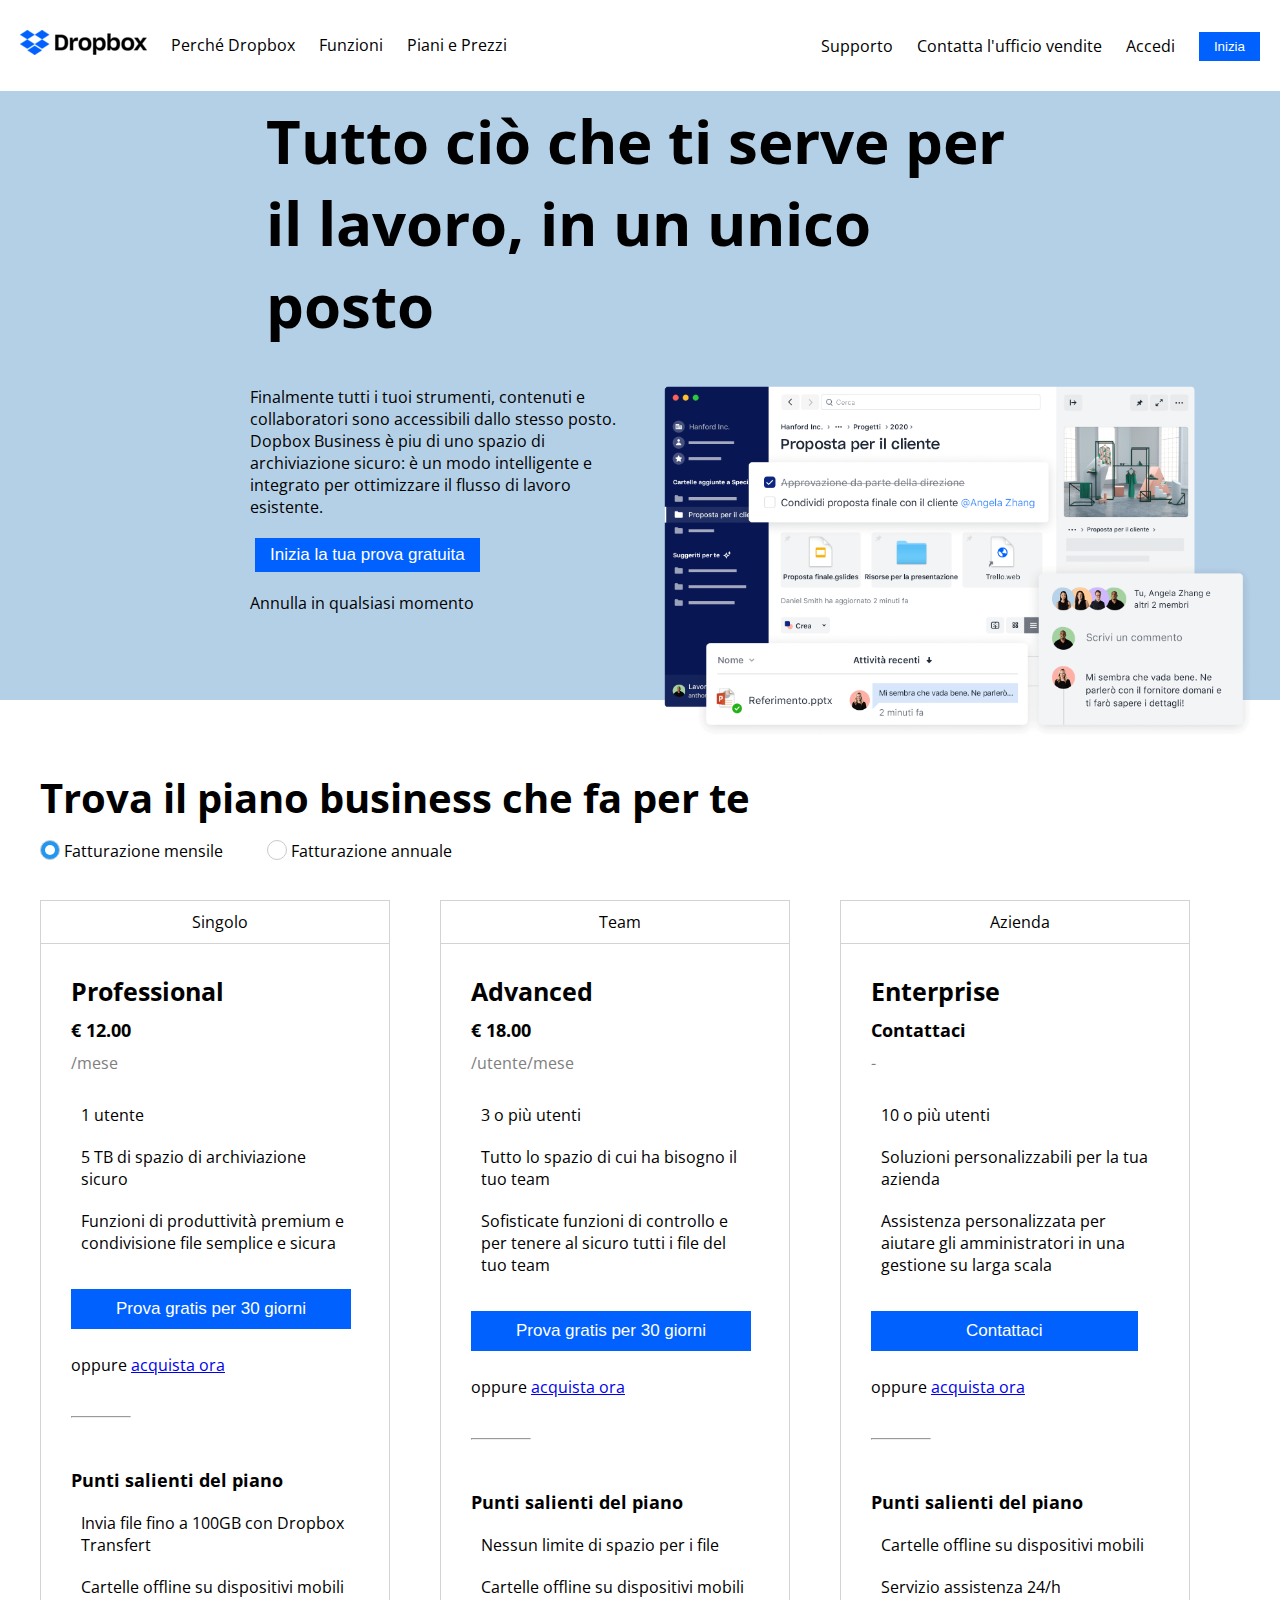
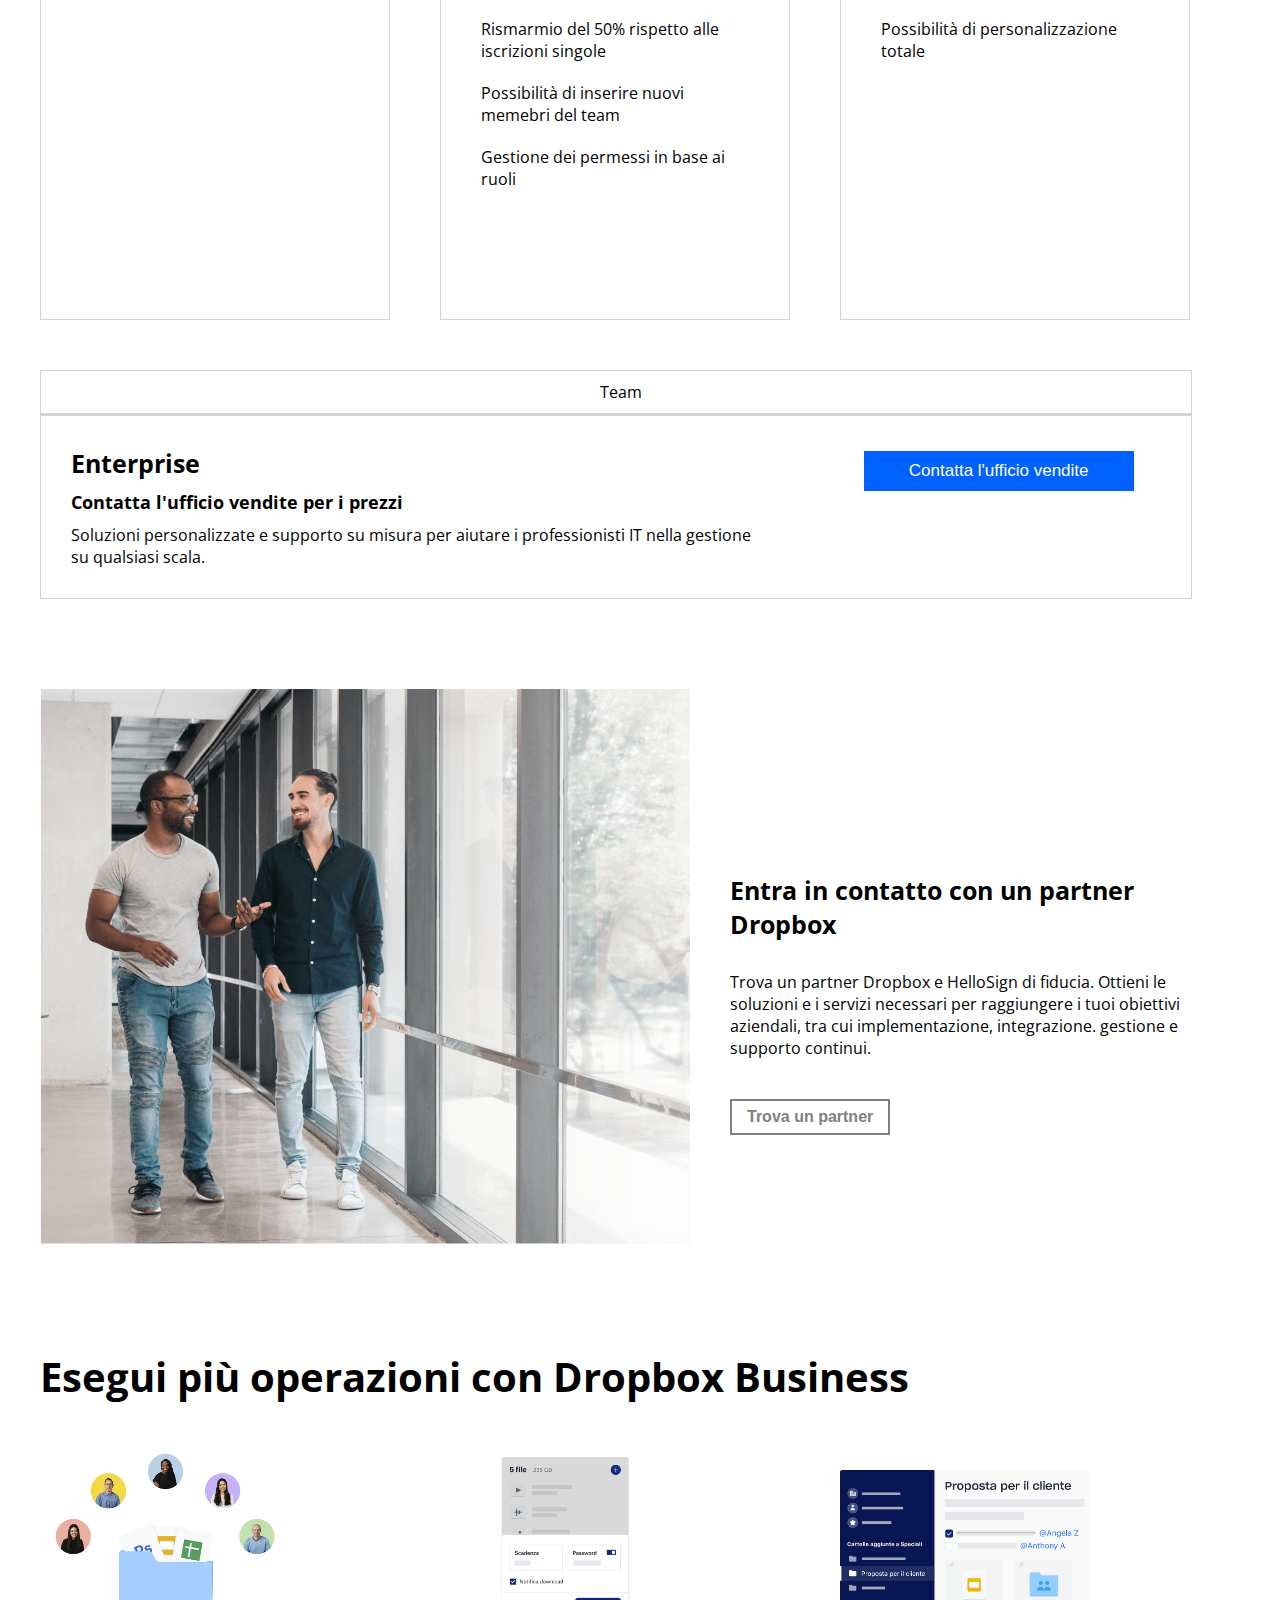
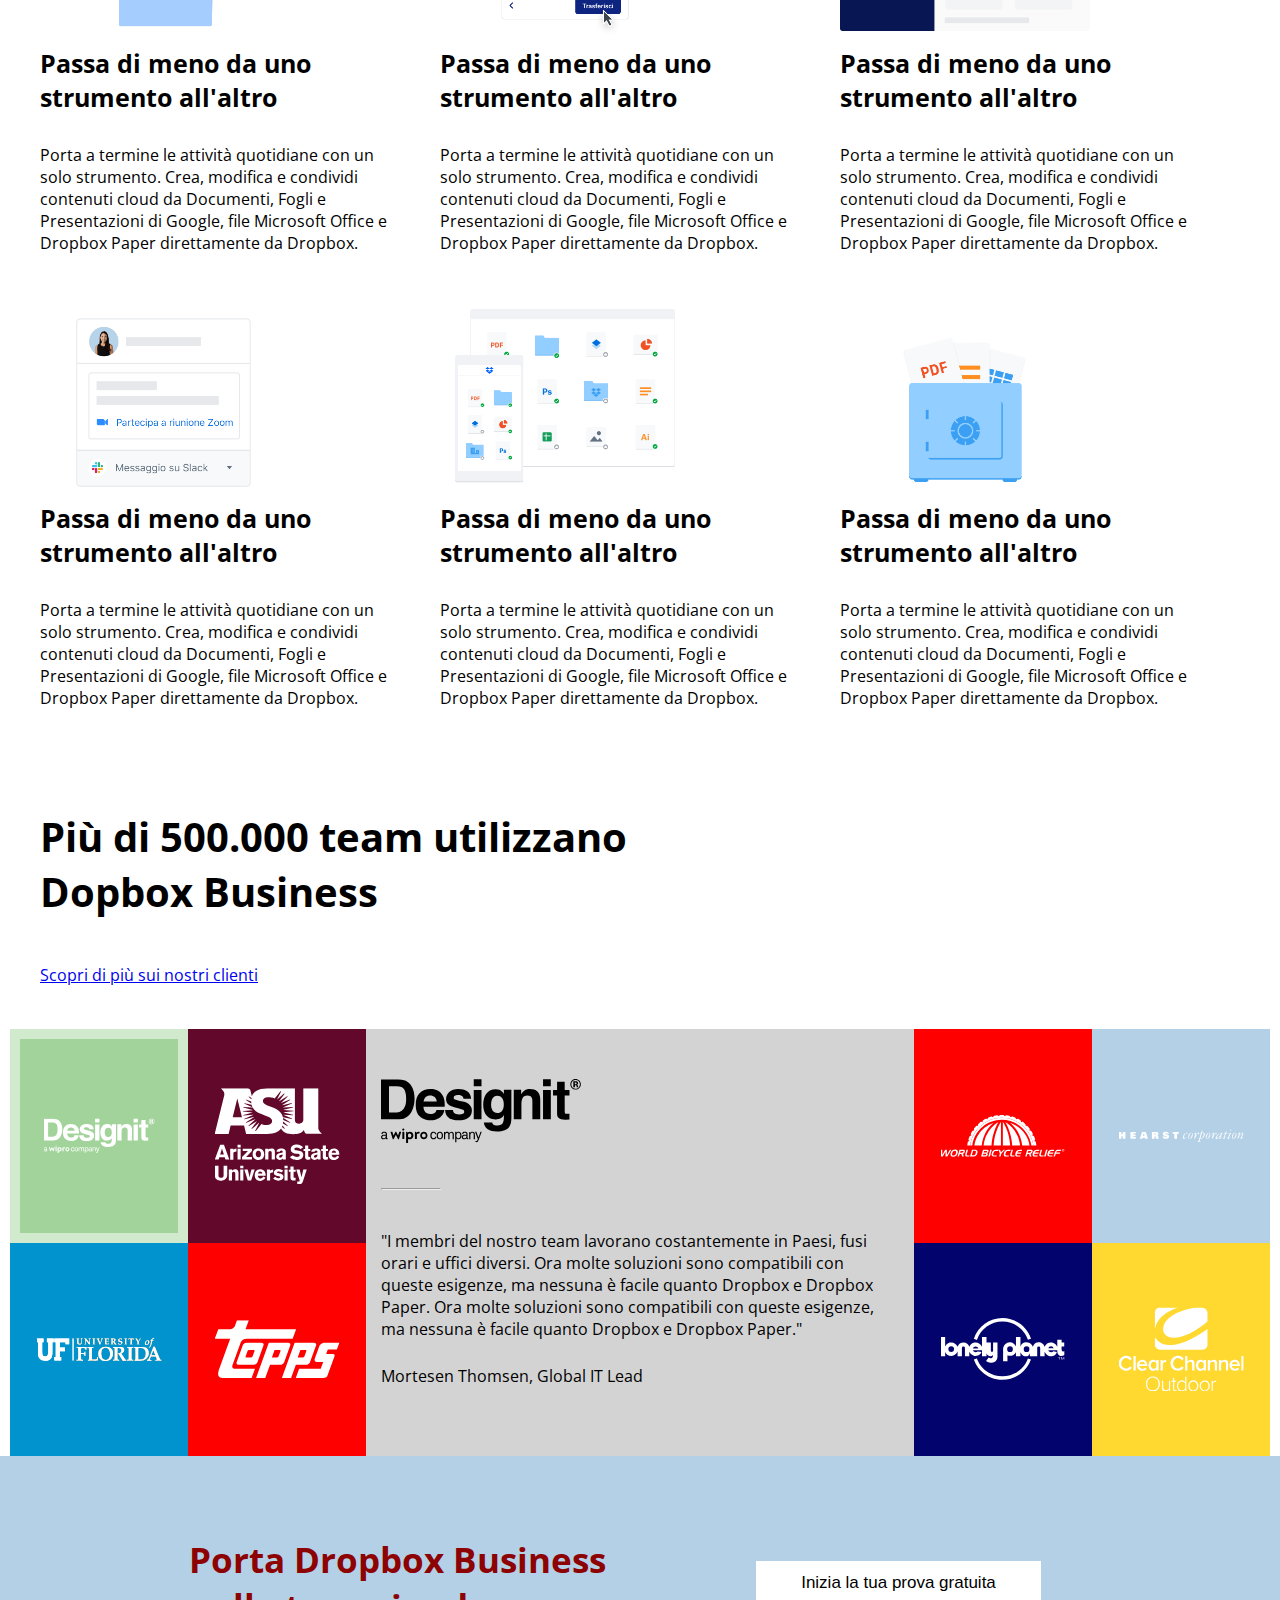
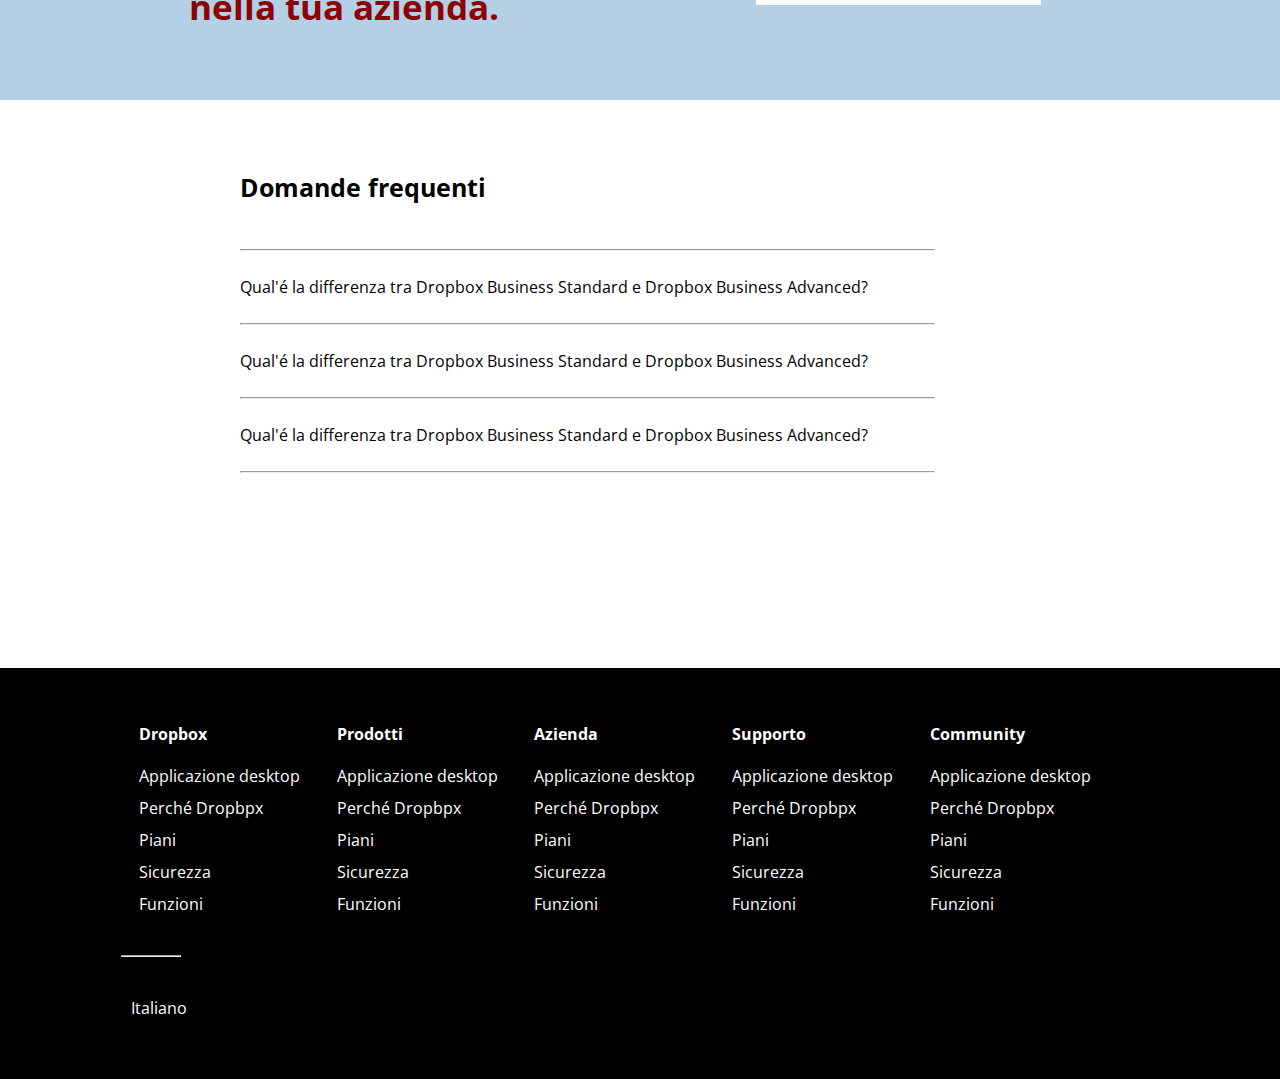
==== bonus/index.html @ fa69ed81 "[BONUS] Create bonus folder" ====
<!DOCTYPE html>
<html lang="en">
<head>
    <meta charset="UTF-8">
    <meta name="viewport" content="width=device-width, initial-scale=1.0">
    <link rel="stylesheet" href="https://cdnjs.cloudflare.com/ajax/libs/font-awesome/6.4.2/css/all.min.css"
        integrity="sha512-z3gLpd7yknf1YoNbCzqRKc4qyor8gaKU1qmn+CShxbuBusANI9QpRohGBreCFkKxLhei6S9CQXFEbbKuqLg0DA=="
        crossorigin="anonymous" referrerpolicy="no-referrer">
    <link rel="preconnect" href="https://fonts.googleapis.com">
    <link rel="preconnect" href="https://fonts.gstatic.com" crossorigin>
    <link href="https://fonts.googleapis.com/css2?family=Open+Sans:wght@500&display=swap" rel="stylesheet">
    <link rel="stylesheet" href="./css/style.css">
    <title>Dropbox</title>
</head>
<body>
    <!-- HEADER -->
   <header>
    <div class="container-fluid">
        <div class="row-fluid">
            <!-- LISTA SINISTRA -->
            <div class="col-list">
                <ul>
                    <li class="li-header"><img src="./img/logo-small.png" alt="dropbox-logo"></li>
                    <li class="li-header">Perché Dropbox</li>
                    <li class="li-header">Funzioni</li>
                    <li class="li-header">Piani e Prezzi</li>
                </ul>
            </div>
            <!-- LISTA DESTRA -->
            <div class="col-list">
                <ul>
                    <li class="li-header">Supporto</li>
                    <li class="li-header">Contatta l'ufficio vendite</li>
                    <li class="li-header">Accedi</li>
                    <li class="li-header"><button>Inizia</button></li>
                </ul>
            </div>
        </div>
    </div>
   </header>

   <!-- MAIN -->
   <main>
    <!-- CONTAINER JUMBOTRON -->
    <div class="container-jumbo">
        <div class="row-jumbo">
            <div class="col-100">
                <div class="content-jumbo-100">
                    <h1>Tutto ciò che ti serve per il lavoro, in un unico posto</h1>
                </div>
            </div>
            <div class="col-50-jumbo">
                <div class="content-jumbo-50">
                    <p>Finalmente tutti i tuoi strumenti, contenuti e collaboratori sono accessibili dallo stesso posto. Dopbox Business è piu di uno spazio di archiviazione sicuro: è un modo intelligente e integrato per ottimizzare il flusso di lavoro esistente.</p>
                    <button class="jumbo-button">Inizia la tua prova gratuita</button>
                    <p>Annulla in qualsiasi momento</p>
                    <i class="fa-solid fa-arrow-down"></i>
                </div>
            </div>
            <div class="col-50-jumbo">
                <div class="content-jumbo-img">
                    <img class="img-jumbo" src="./img/jumbo.png" alt="jumbo">
                </div>
            </div>
        </div>
    </div>

    <!-- CONTAINER CENTRALE -->
    <div class="container-full">
        <div class="row-full">
            <div class="col-100">
                <div class="content-full">
                    <h2>Trova il piano business che fa per te</h2>
                    <label class="checkbox"> <input type="checkbox" checked="checked">
                    <span class="checkmark"></span>Fatturazione mensile</label>
                    <label class="checkbox"> <input type="checkbox">
                    <span class="checkmark"></span>Fatturazione annuale</label>
                </div>
            </div>
            <!-- DIV PRICE - SINGOLO -->
            <div class="col-33">
                <div class="content-33">
                    <div class="content-title">
                        <i class="fa-solid fa-user"></i> <span> Singolo</span>
                    </div>
                    <div class="content-central">
                        <h3>Professional</h3>
                        <h6>&euro; 12.00</h6>
                        <p class="p-gray">/mese</p>
                        <ul>
                            <li class="list-price">
                                <i class="fa-solid fa-user"></i> <span> 1 utente</span>
                            </li>
                            <li class="list-price">
                                <i class="fa-solid fa-folder"></i> <span> 5 TB di spazio di archiviazione sicuro</span>
                            </li>
                            <li class="list-price">
                                <i class="fa-solid fa-share-nodes"></i> <span> Funzioni di produttività premium e condivisione file semplice e
                                    sicura</span>
                            </li>
                        </ul>
                        <button class="button prova-gratis">Prova gratis per 30 giorni</button>
                        <p>oppure <a href="#">acquista ora</a></p>
                        <hr class="small-hr">
                        <h6>Punti salienti del piano</h6>
                        <ul>
                            <li class="list-price">
                                <i class="fa-solid fa-check"></i> <span> Invia file fino a 100GB con Dropbox Transfert</span>
                            </li>
                            <li class="list-price">
                                <i class="fa-solid fa-check"></i> <span> Cartelle offline su dispositivi mobili</span>
                            </li>
                        </ul>
                    </div>
                </div>
            </div>
            <!-- DIV PRICE - TEAM -->
            <div class="col-33">
                <div class="content-33">
                    <div class="content-title">
                        <i class="fa-solid fa-users"></i> <span> Team</span>
                    </div>
                    <div class="content-central">
                        <h3>Advanced</h3>
                        <h6>&euro; 18.00</h6>
                        <p class="p-gray">/utente/mese</p>
                        <ul>
                            <li class="list-price">
                                <i class="fa-solid fa-users"></i> <span> 3 o più utenti</span>
                            </li>
                            <li class="list-price">
                                <i class="fa-solid fa-folder"></i> <span> Tutto lo spazio di cui ha bisogno il tuo team</span>
                            </li>
                            <li class="list-price">
                                <i class="fa-solid fa-share-nodes"></i> <span> Sofisticate funzioni di controllo e per tenere al sicuro tutti i file del tuo team</span>
                            </li>
                        </ul>
                        <button class="button prova-gratis">Prova gratis per 30 giorni</button>
                        <p>oppure <a href="#">acquista ora</a></p>
                        <hr class="small-hr">
                        <h6>Punti salienti del piano</h6>
                        <ul>
                            <li class="list-price">
                                <i class="fa-solid fa-check"></i> <span> Nessun limite di spazio per i file</span>
                            </li>
                            <li class="list-price">
                                <i class="fa-solid fa-check"></i> <span> Cartelle offline su dispositivi mobili</span>
                            </li>
                            <li class="list-price">
                                <i class="fa-solid fa-check"></i> <span> Rismarmio del 50&percnt; rispetto alle iscrizioni singole</span>
                            </li>
                            <li class="list-price">
                                <i class="fa-solid fa-check"></i> <span> Possibilità di inserire nuovi memebri del team</span>
                            </li>
                            <li class="list-price">
                                <i class="fa-solid fa-check"></i> <span> Gestione dei permessi in base ai ruoli</span>
                            </li>
                        </ul>
                    </div>
                </div>
            </div>
            <!-- DIV PRICE - AZIENDA -->
            <div class="col-33">
                <div class="content-33">
                    <div class="content-title">
                        <i class="fa-solid fa-building"></i> <span> Azienda</span>
                    </div>
                    <div class="content-central">
                        <h3>Enterprise</h3>
                        <h6>Contattaci</h6>
                        <p class="p-gray">-</p>
                        <ul>
                            <li class="list-price">
                                <i class="fa-solid fa-user"></i> <span> 10 o più utenti</span>
                            </li>
                            <li class="list-price">
                                <i class="fa-solid fa-folder"></i> <span> Soluzioni personalizzabili per la tua azienda</span>
                            </li>
                            <li class="list-price">
                                <i class="fa-solid fa-share-nodes"></i> <span> Assistenza personalizzata per aiutare gli amministratori in una gestione su larga scala</span>
                            </li>
                        </ul>
                        <button class="button prova-gratis contattaci">Contattaci</button>
                        <p>oppure <a href="#">acquista ora</a></p>
                        <hr class="small-hr">
                        <h6>Punti salienti del piano</h6>
                        <ul>
                            <li class="list-price">
                                <i class="fa-solid fa-check"></i> <span> Cartelle offline su dispositivi mobili</span>
                            </li>
                            <li class="list-price">
                                <i class="fa-solid fa-check"></i> <span> Servizio assistenza 24/h</span>
                            </li>
                            <li class="list-price">
                                <i class="fa-solid fa-check"></i> <span> Possibilità di personalizzazione totale</span>
                            </li>
                        </ul>
                    </div>
                </div>
            </div>
            <!-- DIV ENTERPRISE -->
            <div class="col-100">
                <div class="content-team">
                    <div class="content-title">
                        <i class="fa-solid fa-building"></i> <span> Team</span>
                    </div>
                </div>
                <div class="content-enterprise">
                    <div class="col-65">
                        <div class="content-central">
                            <h3>Enterprise</h3>
                            <h6>Contatta l'ufficio vendite per i prezzi</h6>
                            <p>Soluzioni personalizzate e supporto su misura per aiutare i professionisti IT nella gestione su qualsiasi
                            scala.</p>
                        </div>
                    </div>
                    <div class="col-35">
                        <button class="button prova-gratis ufficio-vendite">Contatta l'ufficio vendite</button>
                    </div>
                </div>
            </div>
            <!-- DIV PARTNER -->
            <div class="col-60">
                <div class="content-50">
                    <img class="img-partner" src="./img/partner.png" alt="partner">
                </div>
            </div>
            <div class="col-40">
                <div class="content-50-central">
                <h3>Entra in contatto con un partner Dropbox</h3>
                <p class="p-partner-operation">Trova un partner Dropbox e HelloSign di fiducia. Ottieni le soluzioni e i servizi necessari per raggiungere i tuoi obiettivi aziendali, tra cui implementazione, integrazione. gestione e supporto continui.</p>
                <button class="button-partner">Trova un partner</button>
                </div>
            </div>
            <!-- DIV OPERATION -->
            <div class="col-100">
                <div class="content-full operation">
                    <h2>Esegui più operazioni con Dropbox Business</h2>
                </div>
            </div> 
                 <!-- OPARTION 1 -->
            <div class="col-33">
                <div class="content-33-operation">
                    <div>
                        <img class="img-operation" src="./img/business-feature-switching-tools.png" alt="busine-feature">
                    </div>
                    <div>
                        <h3>Passa di meno da uno strumento all'altro</h3>
                        <p class="p-partner-operation">Porta a termine le attività quotidiane con un solo strumento. Crea, modifica e condividi contenuti cloud da Documenti, Fogli e Presentazioni di Google, file Microsoft Office e Dropbox Paper direttamente da Dropbox.</p>
                    </div>
                </div>
            </div>
                <!-- OPARTION 2 -->
            <div class="col-33">
                <div class="content-33-operation">
                    <div>
                        <img class="img-operation" src="./img/business-feature-send-files-it.png" alt="send-files">
                    </div>
                    <div>
                        <h3>Passa di meno da uno strumento all'altro</h3>
                        <p class="p-partner-operation">Porta a termine le attività quotidiane con un solo strumento. Crea, modifica e
                            condividi contenuti cloud da Documenti, Fogli e Presentazioni di Google, file Microsoft Office e Dropbox Paper
                            direttamente da Dropbox.</p>
                    </div>
                </div>
            </div>
                <!-- OPARTION 3 -->
            <div class="col-33">
                <div class="content-33-operation">
                    <div>
                        <img class="img-operation" src="./img/business-feature-coordinate-it.png" alt="feature-coordinate">
                    </div>
                    <div>
                        <h3>Passa di meno da uno strumento all'altro</h3>
                        <p class="p-partner-operation">Porta a termine le attività quotidiane con un solo strumento. Crea, modifica e
                            condividi contenuti cloud da Documenti, Fogli e Presentazioni di Google, file Microsoft Office e Dropbox Paper
                            direttamente da Dropbox.</p>
                    </div>
                </div>
            </div>
                <!-- OPARTION 4 -->
            <div class="col-33">
                <div class="content-33-operation">
                    <div>
                        <img class="img-operation" src="./img/business-feature-integrations-it.png" alt="integrations">
                    </div>
                    <div>
                        <h3>Passa di meno da uno strumento all'altro</h3>
                        <p class="p-partner-operation">Porta a termine le attività quotidiane con un solo strumento. Crea, modifica e
                            condividi contenuti cloud da Documenti, Fogli e Presentazioni di Google, file Microsoft Office e Dropbox Paper
                            direttamente da Dropbox.</p>
                    </div>
                </div>
            </div>
                <!-- OPARTION 5 -->
            <div class="col-33">
                <div class="content-33-operation">
                    <div>
                        <img class="img-operation" src="./img/business-feature-multi-device.png" alt="multi-device">
                    </div>
                    <div>
                        <h3>Passa di meno da uno strumento all'altro</h3>
                        <p class="p-partner-operation">Porta a termine le attività quotidiane con un solo strumento. Crea, modifica e
                            condividi contenuti cloud da Documenti, Fogli e Presentazioni di Google, file Microsoft Office e Dropbox Paper
                            direttamente da Dropbox.</p>
                    </div>
                </div>
            </div>
                <!-- OPARTION 6 -->
            <div class="col-33">
                <div class="content-33-operation">
                    <div>
                        <img class="img-operation" src="./img/business-feature-security.png" alt="security">
                    </div>
                    <div>
                        <h3>Passa di meno da uno strumento all'altro</h3>
                        <p class="p-partner-operation">Porta a termine le attività quotidiane con un solo strumento. Crea, modifica e
                            condividi contenuti cloud da Documenti, Fogli e Presentazioni di Google, file Microsoft Office e Dropbox Paper
                            direttamente da Dropbox.</p>
                    </div>
                </div>
            </div>
            <div class="col-100">
                <div class="content-full operation">
                    <h2 class="title-team">Più di 500.000 team utilizzano <br> Dopbox Business</h2>
                    <a href="#">Scopri di più sui nostri clienti</a>
                </div>
            </div>
        </div>
    </div>

    <!-- CONTAINER LOGHI -->
    <div class="container-fluid">
        <div class="row-fluid row-loghi">
            <div class="col-33">
                <div class="content-squares">
                    <div class="square green">
                        <img class="img-sponsor" src="./img/designit.svg" alt="designit">
                    </div>
                    <div class="square black-red">
                        <img class="img-sponsor" src="./img/arizona_state_university.svg" alt="asu">
                    </div>
                    <div class="square light-blue">
                        <img class="img-sponsor" src="./img/university_of_florida.svg" alt="florida">
                    </div>
                    <div class="square red">
                        <img class="img-sponsor" src="./img/topps.svg" alt="topps">
                    </div>
                </div>
            </div>
            <div class="col-33 square-33">
                <div class="content-squares">
                    <div>
                        <img class="img-designit" src="./img/designit.svg" alt="designit">
                    </div>
                    <div>
                        <hr class="small-hr">
                        <p>"I membri del nostro team lavorano costantemente in Paesi, fusi orari e uffici diversi. Ora molte soluzioni sono
                            compatibili con queste esigenze, ma nessuna è facile quanto Dropbox e Dropbox Paper. Ora molte soluzioni sono
                            compatibili con queste esigenze, ma nessuna è facile quanto Dropbox e Dropbox Paper."</p>
                        <p class="p-mortesen">Mortesen Thomsen, Global IT Lead</p>
                    </div>
                </div>
            </div>
            <div class="col-33">
                <div class="content-squares">
                    <div class="square red">
                        <img class="img-sponsor" src="./img/world_bicycle_relief.svg" alt="bicycle">
                    </div>
                    <div class="square celeste">
                        <img class="img-sponsor" src="./img/hearst_corp.svg" alt="hearts">
                    </div>
                    <div class="square blu">
                        <img class="img-sponsor" src="./img/lonely_planet.svg" alt="lonely">
                    </div>
                    <div class="square yellow">
                        <img class="img-sponsor" src="./img/clear_channel.svg" alt="clear">
                    </div>
                </div>
            </div>
        </div>
    </div>    
    <!-- DIV PROVA GRATUITA -->
    <div class="container-jumbo">
            <div class="row-jumbo row-prova-gratuita">
                <div class="col-100-prova-gratuita">
                    <div class="content-prova-gratuita">
                        <h3 class="h3-red">Porta Dropbox Business <br>nella tua azienda.</h3>
                        <button class="prova-gratis prova-gratuita">Inizia la tua prova gratuita</button>
                    </div>
                </div>
            </div>
    </div>
    <!-- DIV DOMANDE FREQUENTI -->
    <div class="container-full">
        <div class="row-full">
            <div class="col-100">
                <div class="content-question">
                    <h3 class="h3-question">Domande frequenti</h3>
                    <hr class="hr-medium">
                    <p>Qual'é la differenza tra Dropbox Business Standard e Dropbox Business Advanced? <i class="fa-solid fa-angle-down"></i></p>
                    <hr class="hr-medium">
                    <p>Qual'é la differenza tra Dropbox Business Standard e Dropbox Business Advanced? <i class="fa-solid fa-angle-down"></i></p>
                    <hr class="hr-medium">
                    <p>Qual'é la differenza tra Dropbox Business Standard e Dropbox Business Advanced? <i class="fa-solid fa-angle-down"></i></p>
                    <hr class="hr-medium">
                </div>
            </div>
        </div>
    </div>        
   </main>

   <!-- FOOTER -->
   <footer>
    <div class="container-jumbo container-footer">
        <div class="row-jumbo row-footer">
            <!-- FOOTER LISTA -->
            <div class="col-100">
                <div class="content-footer">
                    <div>
                        <h4>Dropbox</h4>
                        <ul>
                            <li>Applicazione desktop</li>
                            <li class="li-footer">Perché Dropbpx</li>
                            <li class="li-footer">Piani</li>
                            <li class="li-footer">Sicurezza</li>
                            <li class="li-footer">Funzioni</li>
                        </ul>
                    </div>
                    <div>
                        <h4>Prodotti</h4>
                        <ul>
                            <li>Applicazione desktop</li>
                            <li class="li-footer">Perché Dropbpx</li>
                            <li class="li-footer">Piani</li>
                            <li class="li-footer">Sicurezza</li>
                            <li class="li-footer">Funzioni</li>
                        </ul>
                    </div>
                    <div>
                        <h4>Azienda</h4>
                        <ul>
                            <li>Applicazione desktop</li>
                            <li class="li-footer">Perché Dropbpx</li>
                            <li class="li-footer">Piani</li>
                            <li class="li-footer">Sicurezza</li>
                            <li class="li-footer">Funzioni</li>
                        </ul>
                    </div>
                    <div>
                        <h4>Supporto</h4>
                        <ul>
                            <li>Applicazione desktop</li>
                            <li class="li-footer">Perché Dropbpx</li>
                            <li class="li-footer">Piani</li>
                            <li class="li-footer">Sicurezza</li>
                            <li class="li-footer">Funzioni</li>
                        </ul>
                    </div>
                    <div>
                        <h4>Community</h4>
                        <ul>
                            <li>Applicazione desktop</li>
                            <li class="li-footer">Perché Dropbpx</li>
                            <li class="li-footer">Piani</li>
                            <li class="li-footer">Sicurezza</li>
                            <li class="li-footer">Funzioni</li>
                        </ul>
                    </div>
                </div>
                <hr class="small-hr">
            </div>
            <!-- FOOTER "ITALIANO" -->
            <div class="col-100">
                <i class="fa-solid fa-earth-americas"></i><span>Italiano</span><i class="fa-solid fa-caret-up"></i>
            </div>
        </div>
    </div>
   </footer>
</body>
</html>
---- bonus/css/style.css ----
* {
    margin: 0;
    padding: 0;
    box-sizing: border-box;
}

body{
    font-family: 'Open Sans', sans-serif;
}

/* COMMON */
.container-fluid {
    margin: 0 10px;
    width: calc(100% - 20px);
}

.row-fluid {
    width: 100%;
    display: flex;
    justify-content: space-between;
    padding: 20px 0;
}

/* HEADER */
header {
    background-color: white;
    gap: 20px 20px;
    position: fixed;
    width: 100%;
    z-index: 1;
}

ul{
    list-style: none;
}

.li-header{
    display: inline-block;
    vertical-align: middle;
    padding: 10px;
}

button{
    background-color: rgb(0, 97, 255);
    color: white;
    padding: 7px 15px 7px 15px;
    border: none;
    margin-top: 2px;
}

/* MAIN */
main{
    padding-top: 90px;
}

/* CONTAINER JUMBOTRON */
.container-jumbo{
    max-width: 100%;
    background-color: rgb(180, 208, 231);
}

.row-jumbo {
    width: 100%;
    display: flex;
    justify-content: center;
    flex-wrap: wrap;
    padding: 10px 250px 0 250px;
}

.content-jumbo-100{
    font-size: 30px;
    font-weight: 900;
}

.content-jumbo-50{
    margin-top: 40px;
}

.jumbo-button{
    margin: 20px 5px 20px 5px;
    font-size: 17px;
}

.col-100{
    width: 96%;
}

.col-50-jumbo{
    width: 50%;
}

.img-jumbo{
    width: 620px;
    position: relative;
    top: 40px;
}

.fa-arrow-down{
    font-size: 40px;
    font-weight: 900;
    margin-top: 40px;
}

/* CONTAINER CENTRALE */
.container-full{
    max-width: 1200px;
    margin: 0 auto;
}

.row-full {
    width: 100%;
    display: flex;
    height: 80%;
    flex-wrap: wrap;
    padding: 20px 0 80px 0px;
    gap: 0 50px;
    align-items: center;
}

h2{
    font-size: 40px;
    padding-bottom: 15px;
}

.checkbox input {
    height: 0;
    width: 0;
}

.checkbox {
    position: relative;
    user-select: none;
    padding: 0 40px 0 20px;
}

.checkmark {
    position: absolute;
    top: 0;
    left: 0;
    height: 20px;
    width: 20px;
    border: 1px solid #c9c9c9;
    border-radius: 50%;
}

.checkbox input:checked~.checkmark {
    background-color: #2196F3;
}

.checkmark:after {
    content: "";
    position: absolute;
    top: 22%;
    left: 0;
    right: 0;
    width: 10px;
    height: 10px;
    margin: 0 auto;
    border-radius: 50%;
    background: white;
}

/* DIV PRICE */
.col-33{
    width: calc(100% / 3 - 50px);
    margin-top: 40px;
}

.content-full{
    height: 100px;
    padding: 50px 0 10px 0;
}

.content-33{
    border: 1px solid lightgray;
    min-height: 1020px;
    margin-top: 40px;
}

.content-title{
    padding: 10px;
    text-align: center;
    border-bottom: 1px solid lightgray;
}

.content-central{
    padding: 30px;
}

h3{
    font-size: 25px;
}

h6{
    font-size: 18px;
    padding: 10px 0 10px 0;
}

.p-gray{
    color: gray;
    padding-bottom: 20px;
}

.list-price{
    display: flex;
    align-items: baseline;
    padding: 10px 10px 10px 0;
}

span{
    padding-left: 10px;
}

.prova-gratis{
    padding: 10px 45px 10px 45px;
    font-size: 17px;
    margin: 25px 0 25px 0;
}

.contattaci{
    padding: 10px 95px 10px 95px;
}

.small-hr {
    color: rgb(237, 235, 235);
    width: 60px;
    margin: 40px 0 40px 0;
}

.fa-check{
    color:rgb(0, 97, 255);
    padding-top: 15px;
    font-weight: 900;
}

/* DIV ENTERPRICE */
.content-enterprise{
    border: 1px solid lightgray;
    margin: 0 0 90px 0;
    display: flex;
}

.content-team{
    margin-top: 50px;
    border: 1px solid lightgray;
}

.col-65{
    width: calc(100% - 35%);
}

.col-35{
    width: calc(100% - 70%);
    text-align: end;
    padding-top: 10px;
}

/* DIV PARTNER */
.col-60{
    width: calc(50% - 40px);
}

.col-40{
    width: calc(50% - 60px);
}

.img-partner{
    width: 650px;
}

.content-50-central{
   padding: 70px 0 0 80px;
}

.p-partner-operation{
    padding-top: 30px;
}

.button-partner{
    margin-top: 40px;
    background-color: white;
    color: gray;
    border: 2px solid gray;
    font-size: 16px;
    font-weight: 600;
}

/* DIV OPERATION */

.operation{
    padding: 100px 0 50px 0;
}

.img-operation{
    width: 250px;
}

.title-team{
    padding-bottom: 45px;
}

/* CONTAINER LOGHI */
.content-squares{
    width: 100%;
    display: flex;
    flex-wrap: wrap;
    margin-top: 50px;
}

.row-loghi{
    padding: 0;
}

.square-33{
    background-color: lightgray;
    margin-top: 90px;
    width: calc(100% - 55%);
    padding: 0 15px 0 15px;
}

.square{
    width: 50%;
    height: calc(100vw / 6);
    position: relative;
}

.img-designit{
    width: 200px;
}

.img-sponsor{
    width: 70%;
    position: absolute;
    top: 50%;
    left: 50%;
    transform: translate(-50%, -50%);
    filter: invert(100%);
}

.green{
    background-color: rgb(162, 211, 155);
    border: 10px solid rgb(209, 233, 205);
}

.black-red {
    background-color: rgb(97, 8, 43);
}

.light-blue {
    background-color: rgb(0, 147, 206);
}

.red {
    background-color: red;
}

.celeste {
    background-color: rgb(180, 208, 231);
}

.blu {
    background-color: rgb(3, 3, 109);
}

.yellow {
    background-color: rgb(255, 216, 48);
}

.p-mortesen{
    padding-top: 25px;
}

/* DIV PROVA GRATUITA */
.col-100-prova-gratuita{
    padding: 70px 0 70px 0;
}

.row-prova-gratuita{
    padding: 10px 150px 0 100px;
}

.h3-red{
    color: rgb(141, 2, 2);
    font-size: 35px;
}

.prova-gratuita{
    background-color: white;
    color: black;
    margin-left: 150px;
}

.content-prova-gratuita{
    display: flex;
    justify-content: space-between;
}

/* DIV DOMANDE FREQUENTI */
.h3-question{
    padding-bottom: 20px;
}

.hr-medium{
    width: 73%;
    margin: 25px 0 25px 0;
}

.content-question{
    padding: 50px 0 50px 200px;
}

.fa-angle-down{
    padding-left: 50px;
}

/* FOOTER */
.container-footer{
    background-color: black;
}

footer{
    color: white;
    background-color: black;
    padding: 40px 0 60px 0;
    margin-top: 40px;
    width: 100%;
}

.row-footer{
    padding: 10px 150px 0 100px;
}

.content-footer{
    display: flex;
    justify-content: space-around;
}

h4{
    padding: 5px 0 20px 0;
}

.li-footer{
    padding-top: 10px;
}

.fa-caret-up{
    padding-left: 7px;
    text-align: center;
}
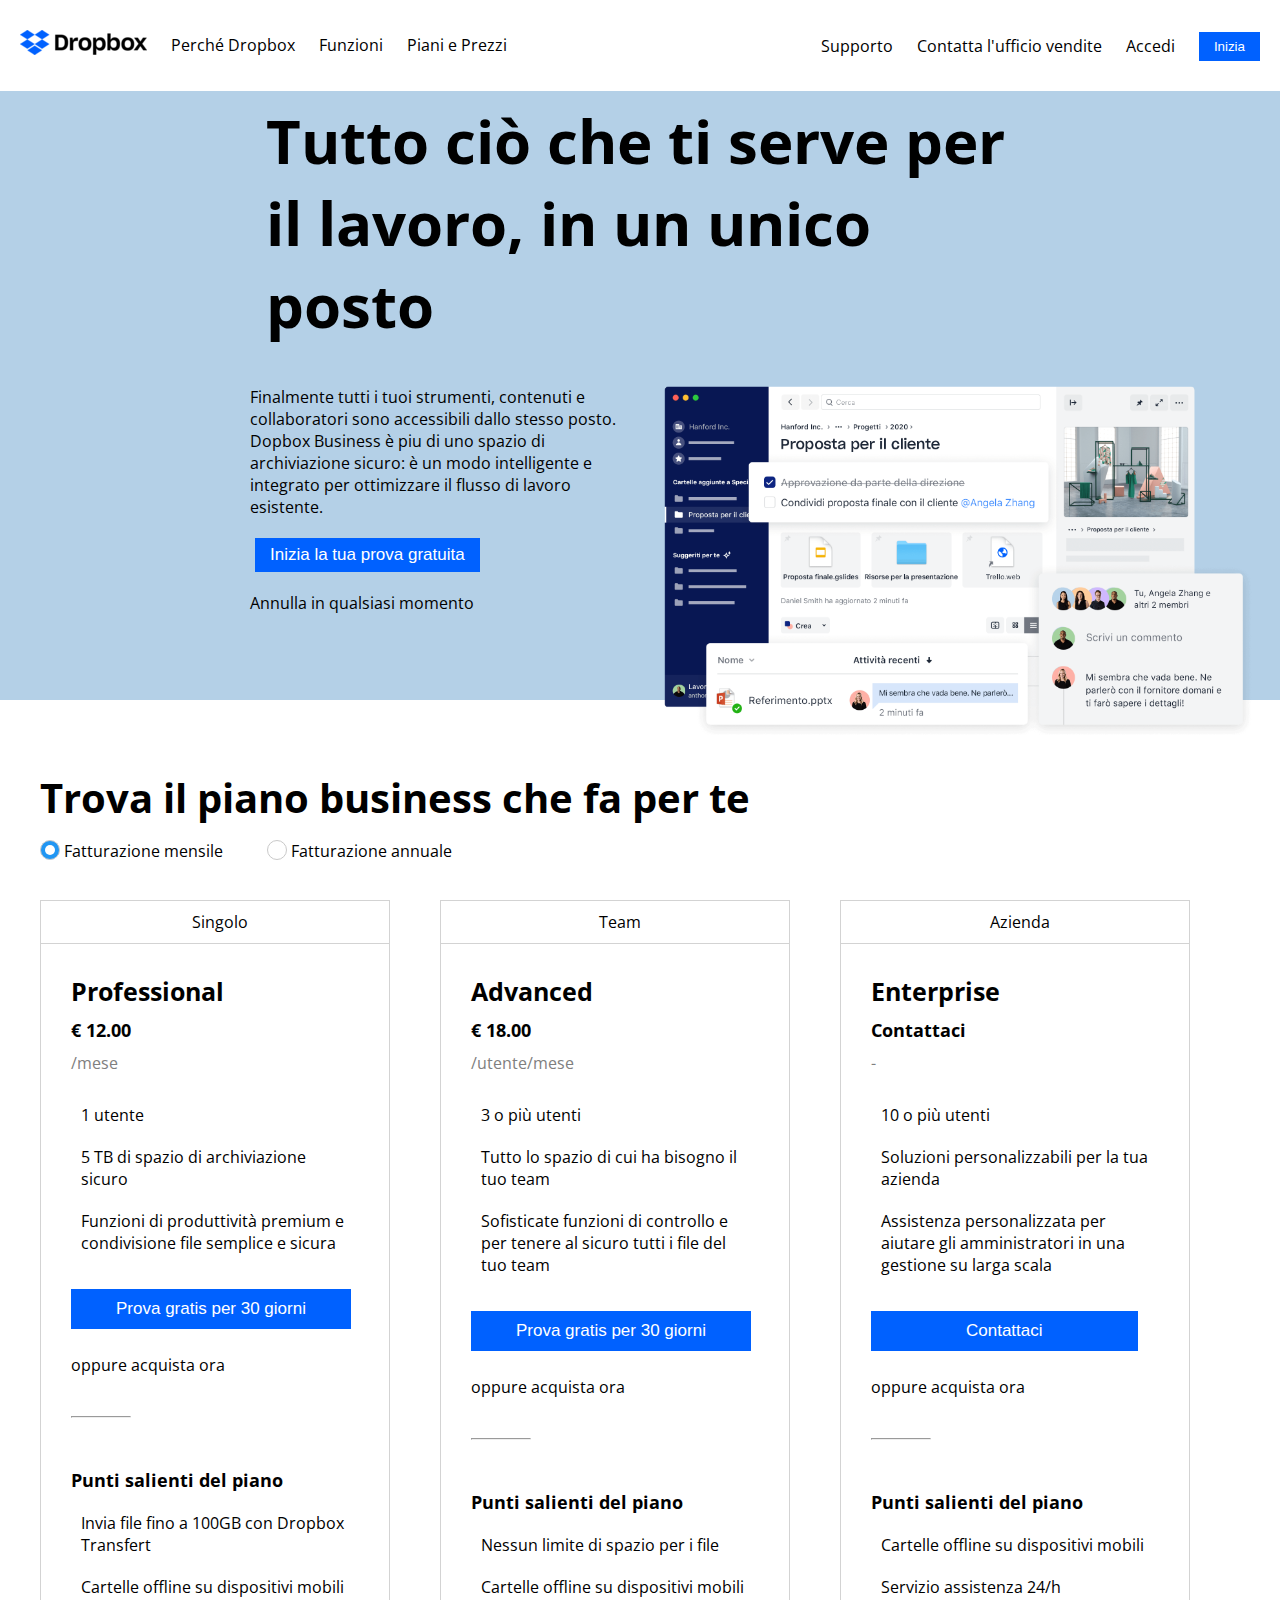
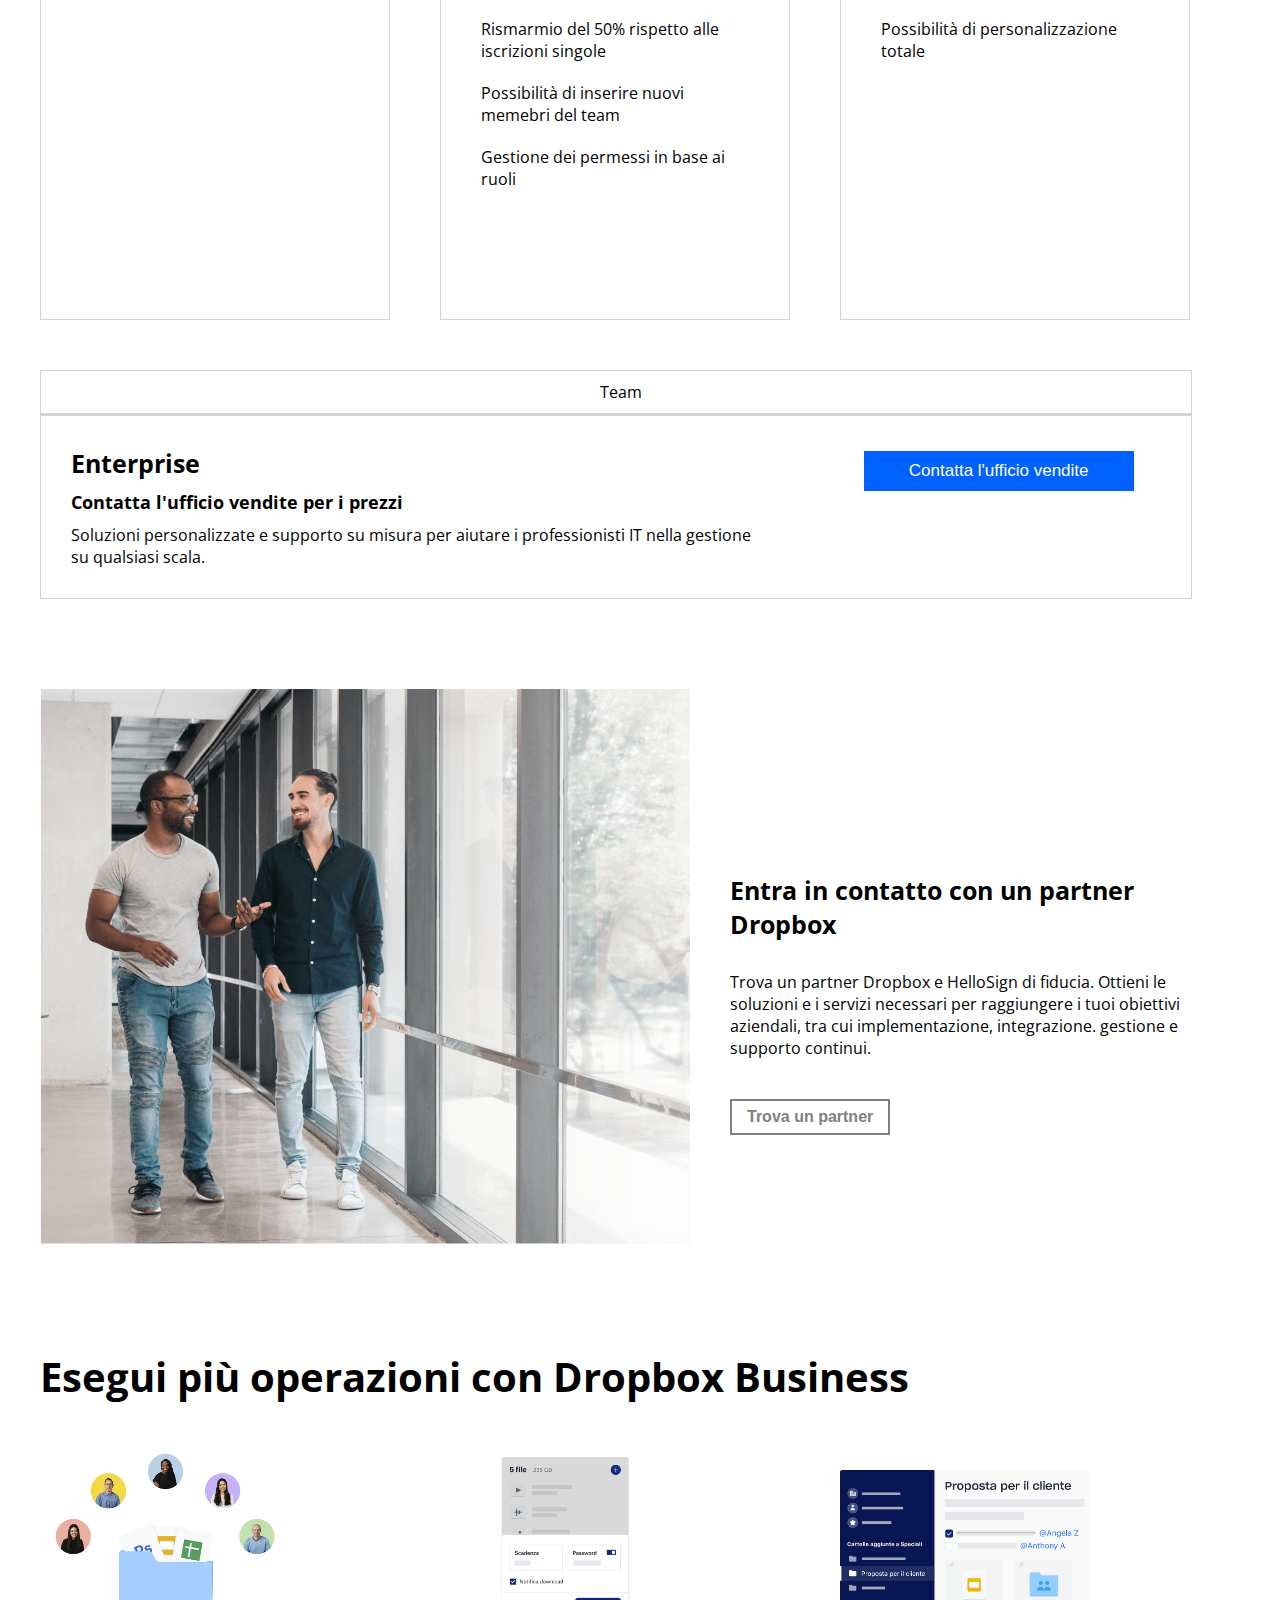
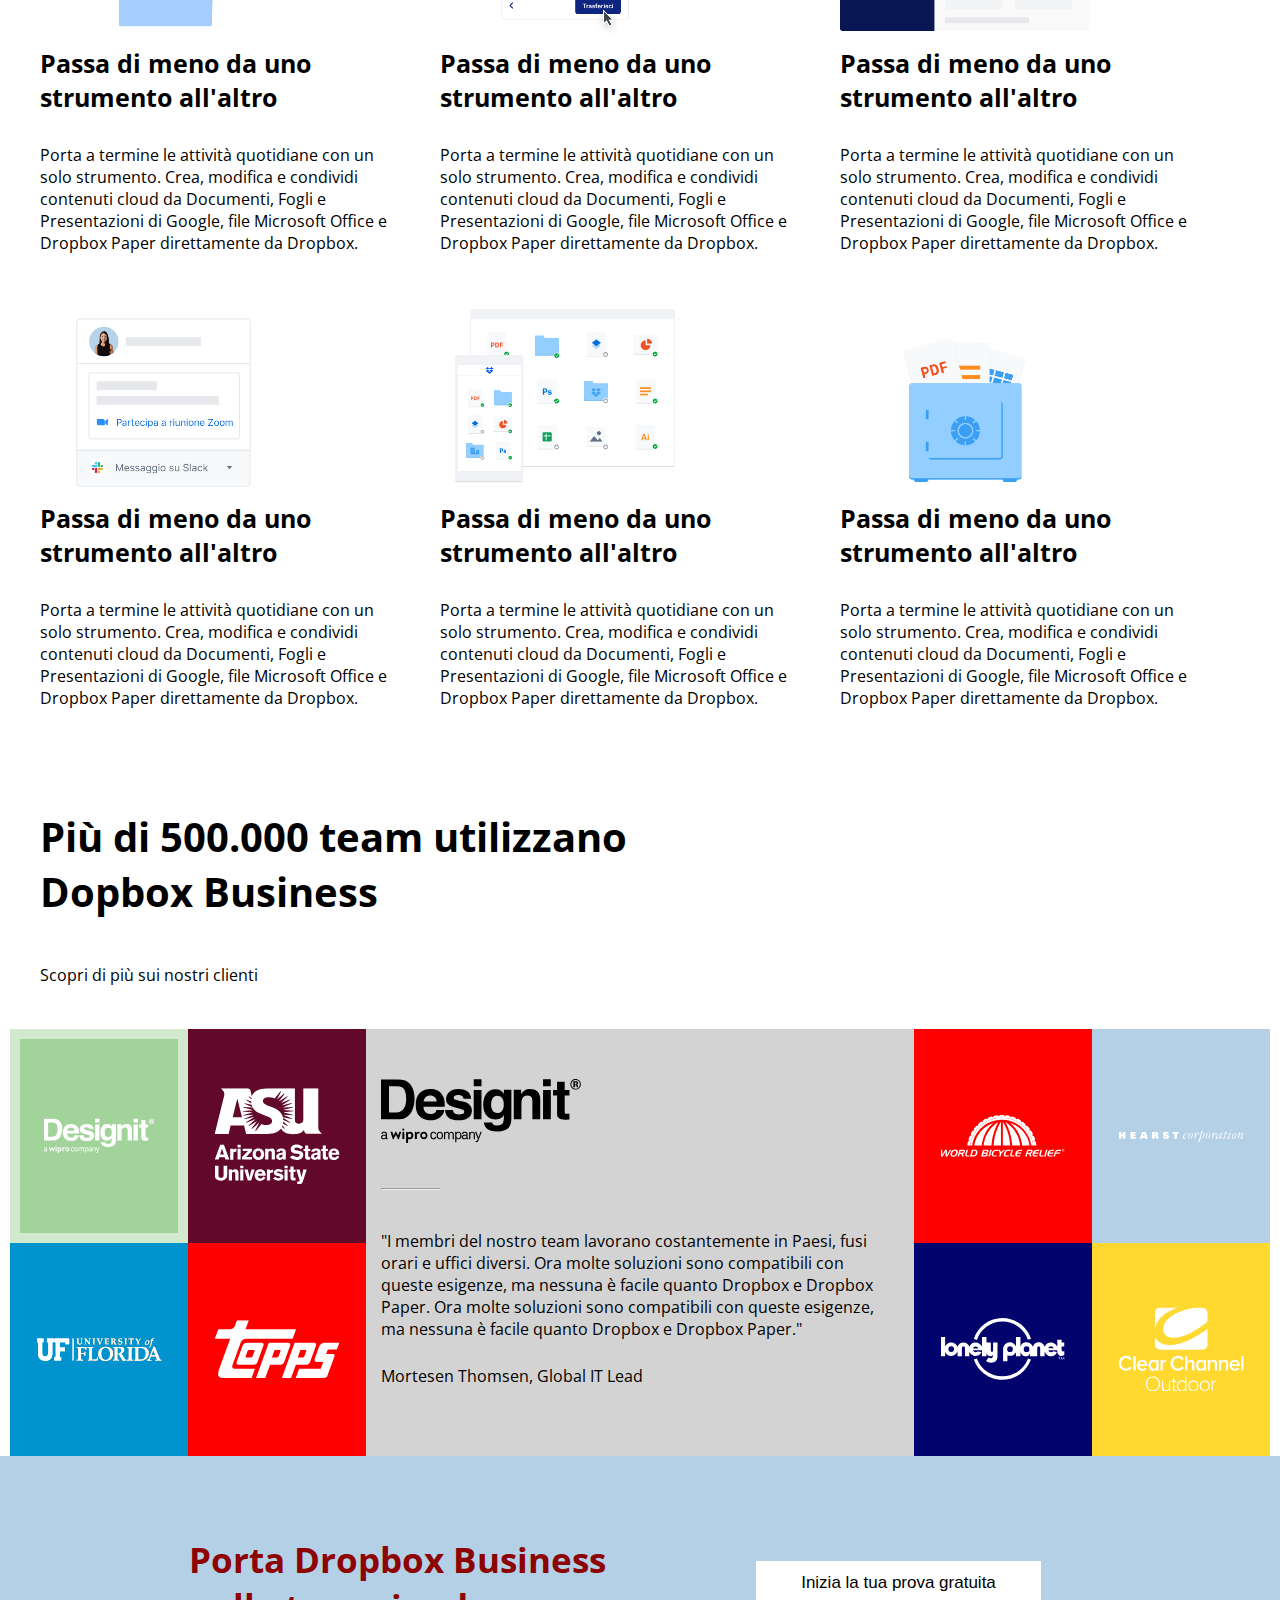
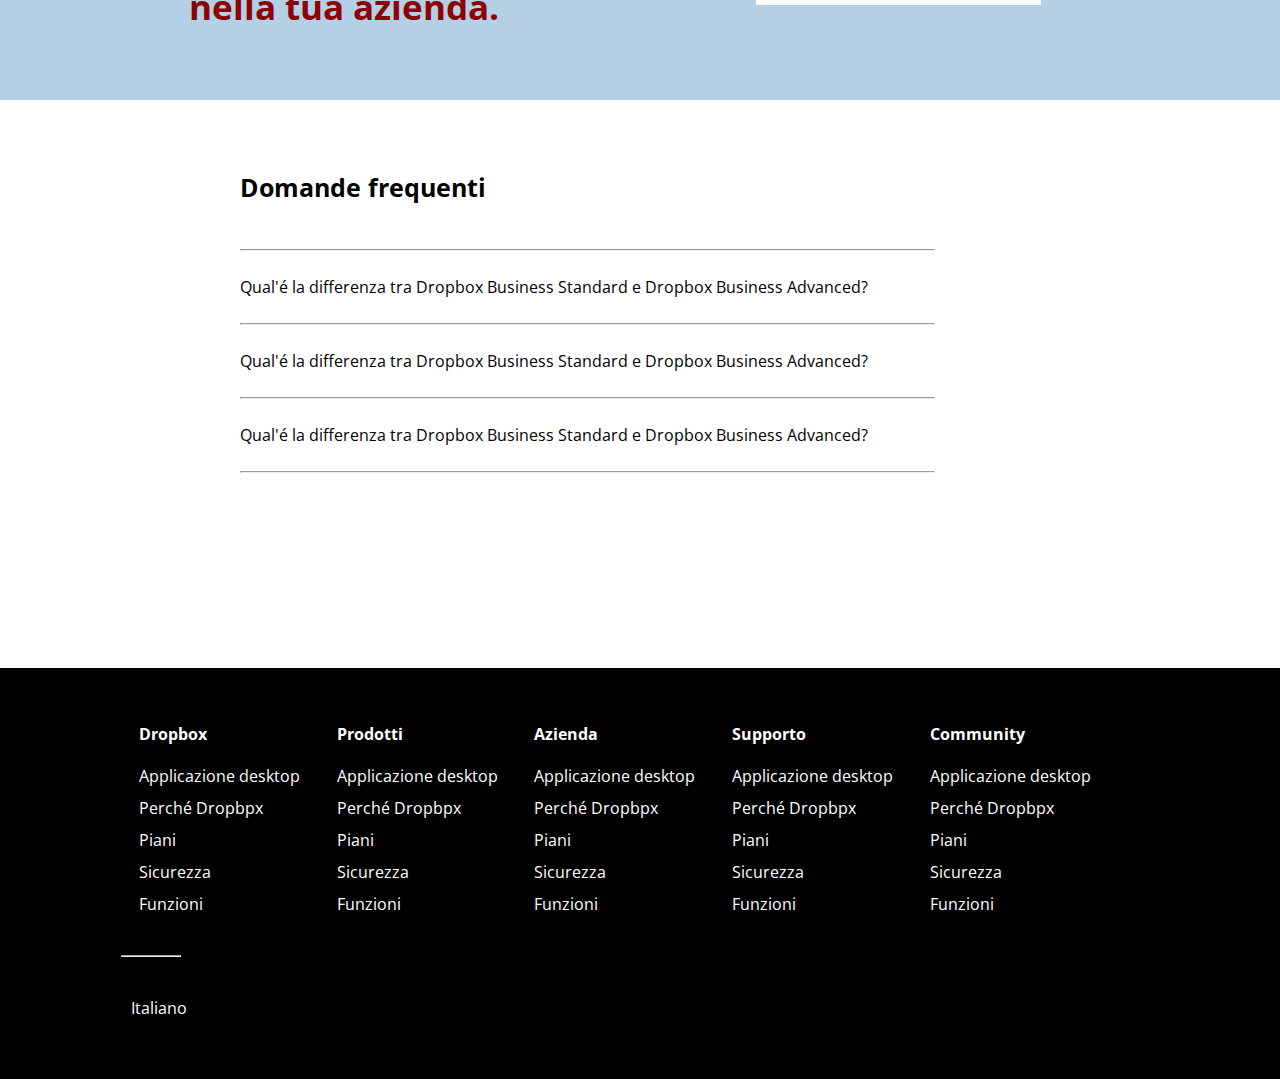
==== commit 1490e190: "[BONUS] Anchor tag on header and div jumbo" ====
--- a/bonus/index.html
+++ b/bonus/index.html
@@ -22,14 +22,14 @@
                 <ul>
                     <li class="li-header"><img src="./img/logo-small.png" alt="dropbox-logo"></li>
                     <li class="li-header">Perché Dropbox</li>
-                    <li class="li-header">Funzioni</li>
-                    <li class="li-header">Piani e Prezzi</li>
+                    <li class="li-header"><a href="#operation">Funzioni</a></li>
+                    <li class="li-header"><a href="#business">Piani e Prezzi</a></li>
                 </ul>
             </div>
             <!-- LISTA DESTRA -->
             <div class="col-list">
                 <ul>
-                    <li class="li-header">Supporto</li>
+                    <li class="li-header"><a href="#support">Supporto</a></li>
                     <li class="li-header">Contatta l'ufficio vendite</li>
                     <li class="li-header">Accedi</li>
                     <li class="li-header"><button>Inizia</button></li>
@@ -54,7 +54,7 @@
                     <p>Finalmente tutti i tuoi strumenti, contenuti e collaboratori sono accessibili dallo stesso posto. Dopbox Business è piu di uno spazio di archiviazione sicuro: è un modo intelligente e integrato per ottimizzare il flusso di lavoro esistente.</p>
                     <button class="jumbo-button">Inizia la tua prova gratuita</button>
                     <p>Annulla in qualsiasi momento</p>
-                    <i class="fa-solid fa-arrow-down"></i>
+                    <a href="#scroll"><i class="fa-solid fa-arrow-down"></i></a>
                 </div>
             </div>
             <div class="col-50-jumbo">
@@ -70,7 +70,7 @@
         <div class="row-full">
             <div class="col-100">
                 <div class="content-full">
-                    <h2>Trova il piano business che fa per te</h2>
+                    <h2 id="business">Trova il piano business che fa per te</h2>
                     <label class="checkbox"> <input type="checkbox" checked="checked">
                     <span class="checkmark"></span>Fatturazione mensile</label>
                     <label class="checkbox"> <input type="checkbox">
@@ -78,7 +78,7 @@
                 </div>
             </div>
             <!-- DIV PRICE - SINGOLO -->
-            <div class="col-33">
+            <div id="scroll" class="col-33">
                 <div class="content-33">
                     <div class="content-title">
                         <i class="fa-solid fa-user"></i> <span> Singolo</span>
@@ -235,7 +235,7 @@
             <!-- DIV OPERATION -->
             <div class="col-100">
                 <div class="content-full operation">
-                    <h2>Esegui più operazioni con Dropbox Business</h2>
+                    <h2 id="operation">Esegui più operazioni con Dropbox Business</h2>
                 </div>
             </div> 
                  <!-- OPARTION 1 -->
@@ -396,7 +396,7 @@
         <div class="row-full">
             <div class="col-100">
                 <div class="content-question">
-                    <h3 class="h3-question">Domande frequenti</h3>
+                    <h3 id="support" class="h3-question">Domande frequenti</h3>
                     <hr class="hr-medium">
                     <p>Qual'é la differenza tra Dropbox Business Standard e Dropbox Business Advanced? <i class="fa-solid fa-angle-down"></i></p>
                     <hr class="hr-medium">
--- a/bonus/css/style.css
+++ b/bonus/css/style.css
@@ -19,6 +19,11 @@
     display: flex;
     justify-content: space-between;
     padding: 20px 0;
+}
+
+a{
+    text-decoration: none;
+    color: black;
 }
 
 /* HEADER */
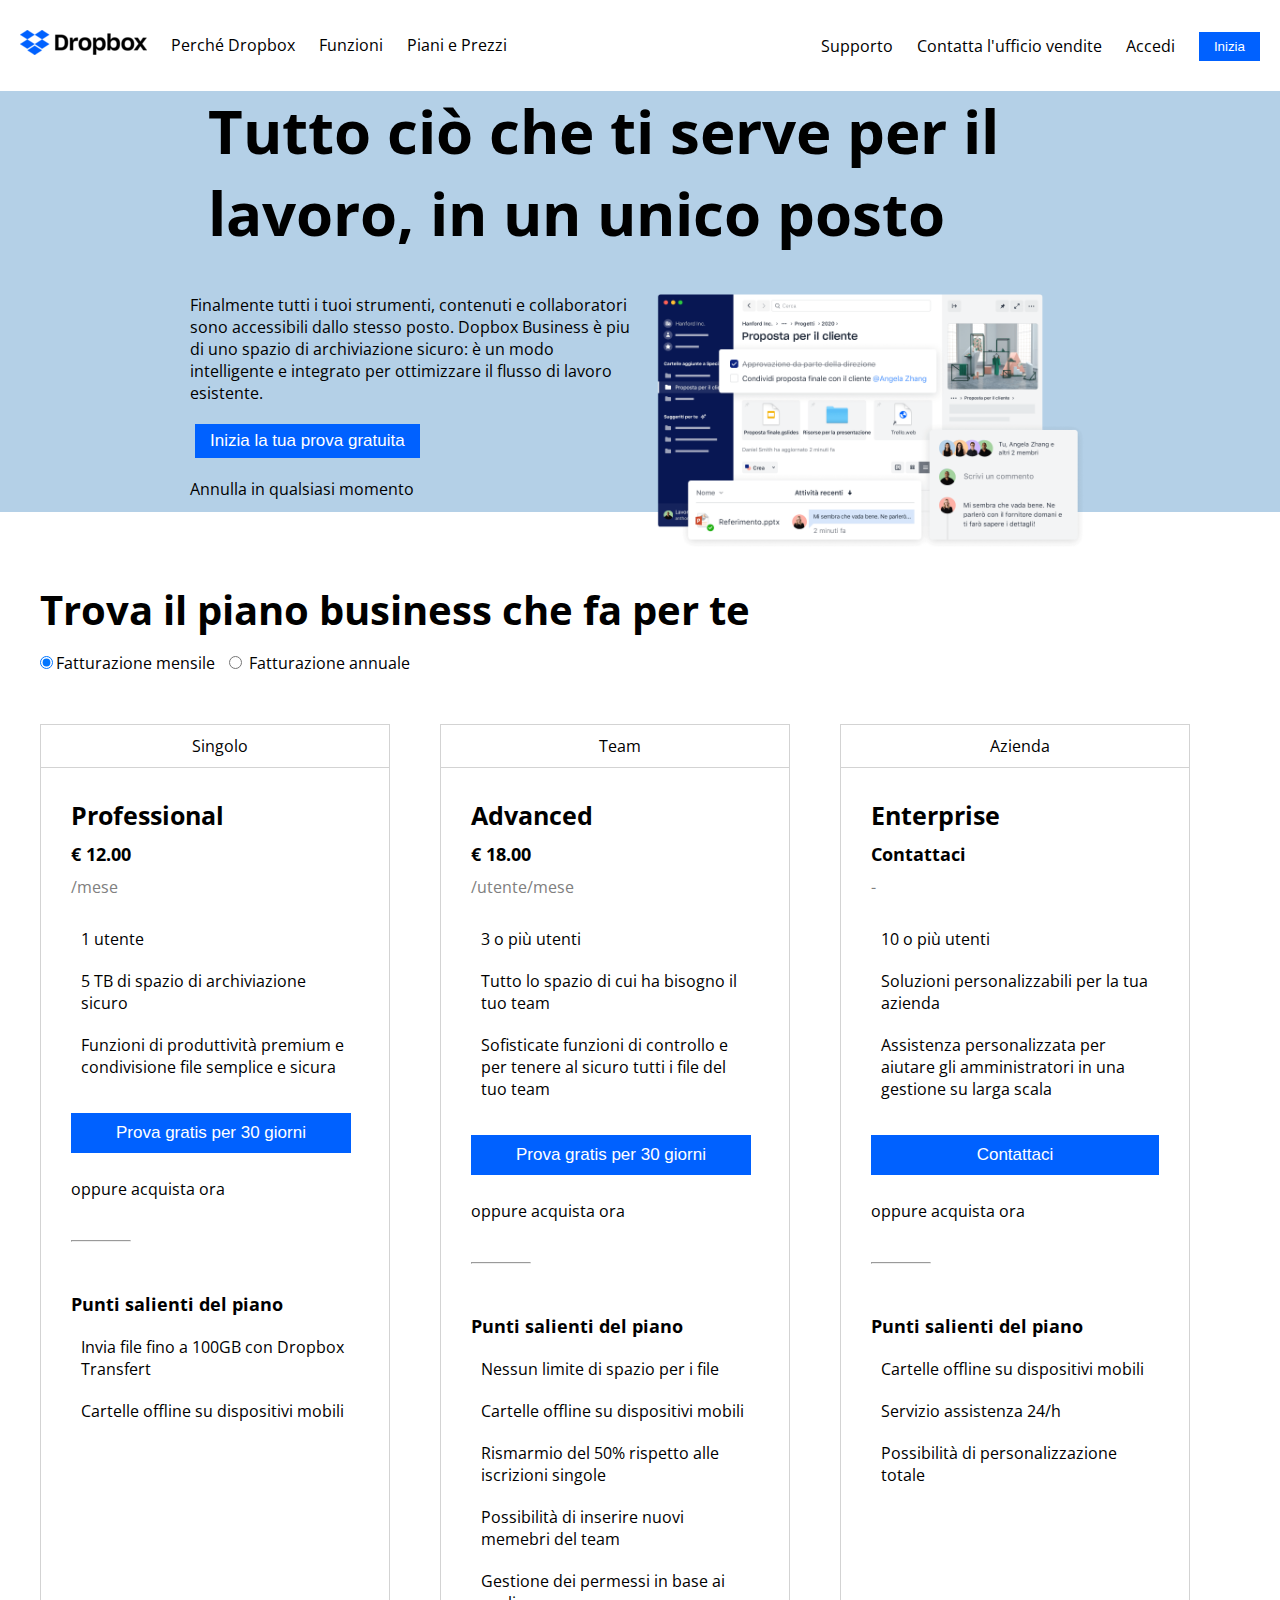
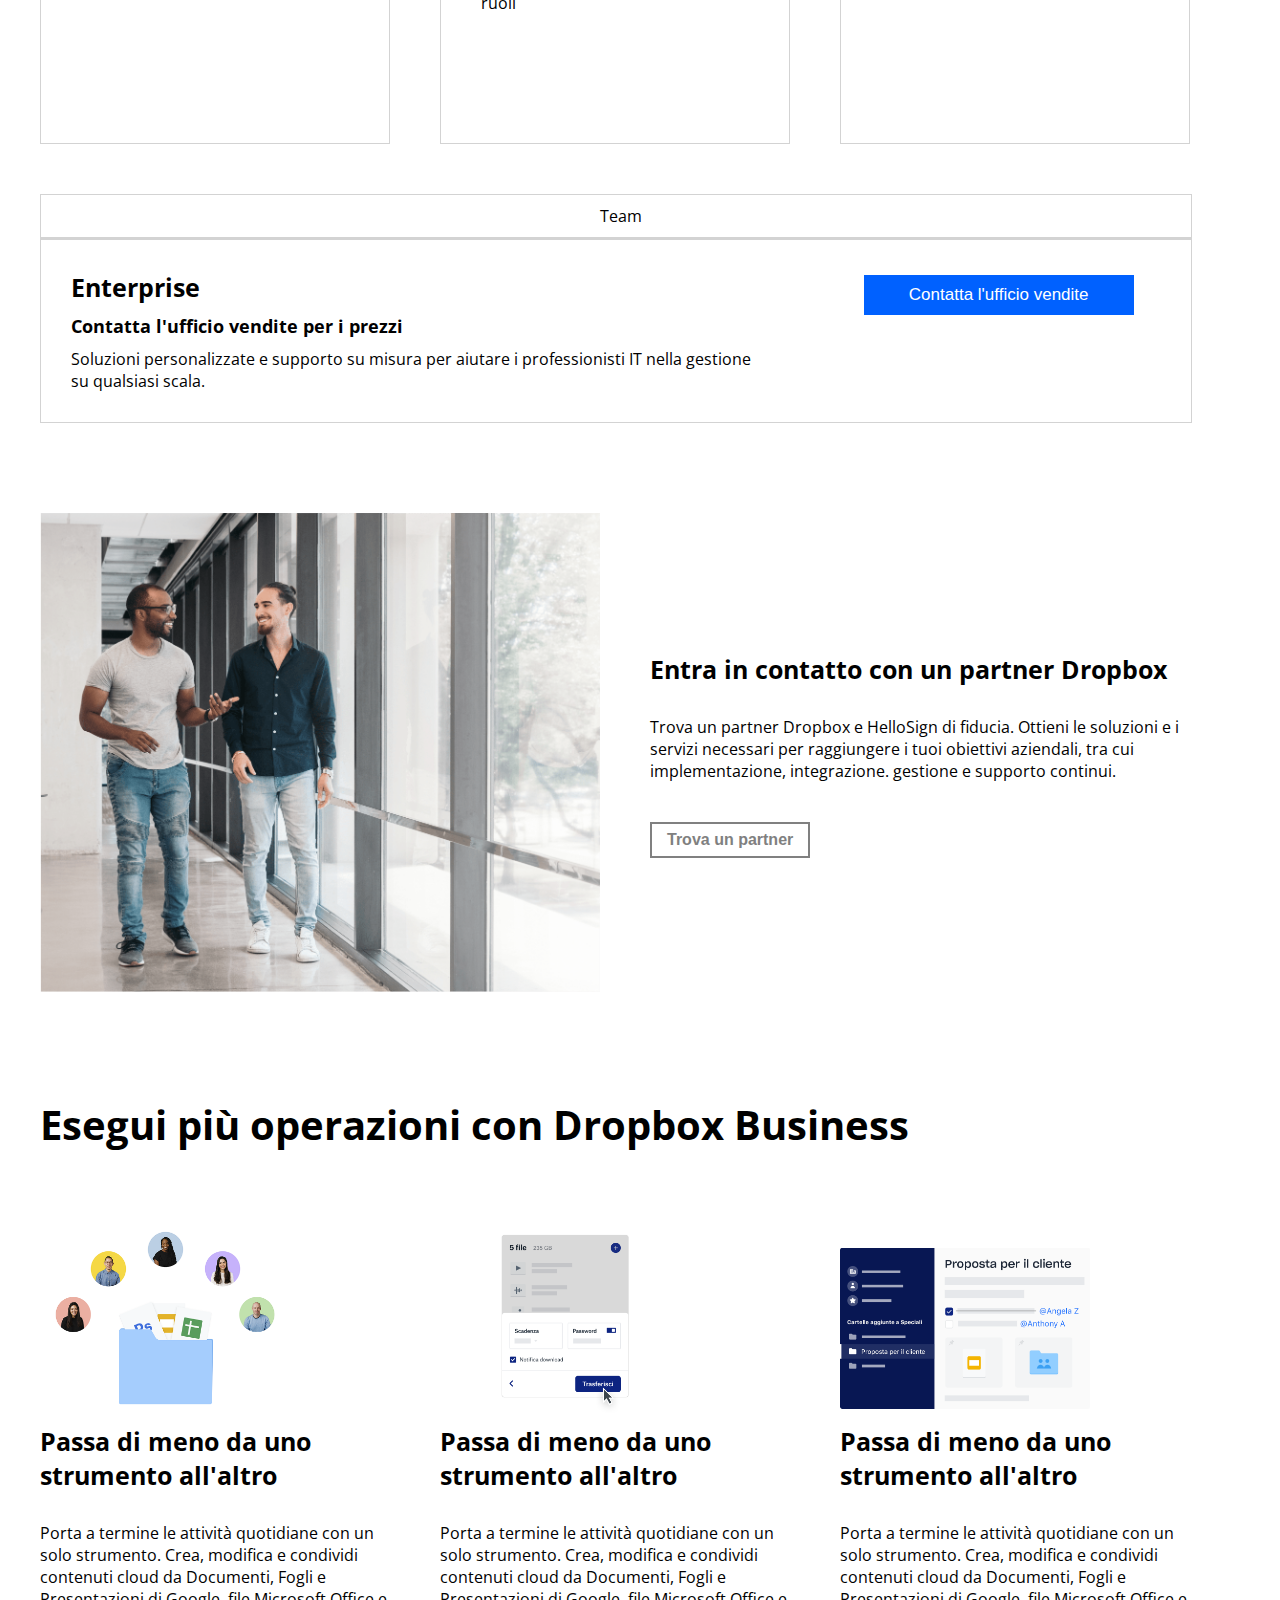
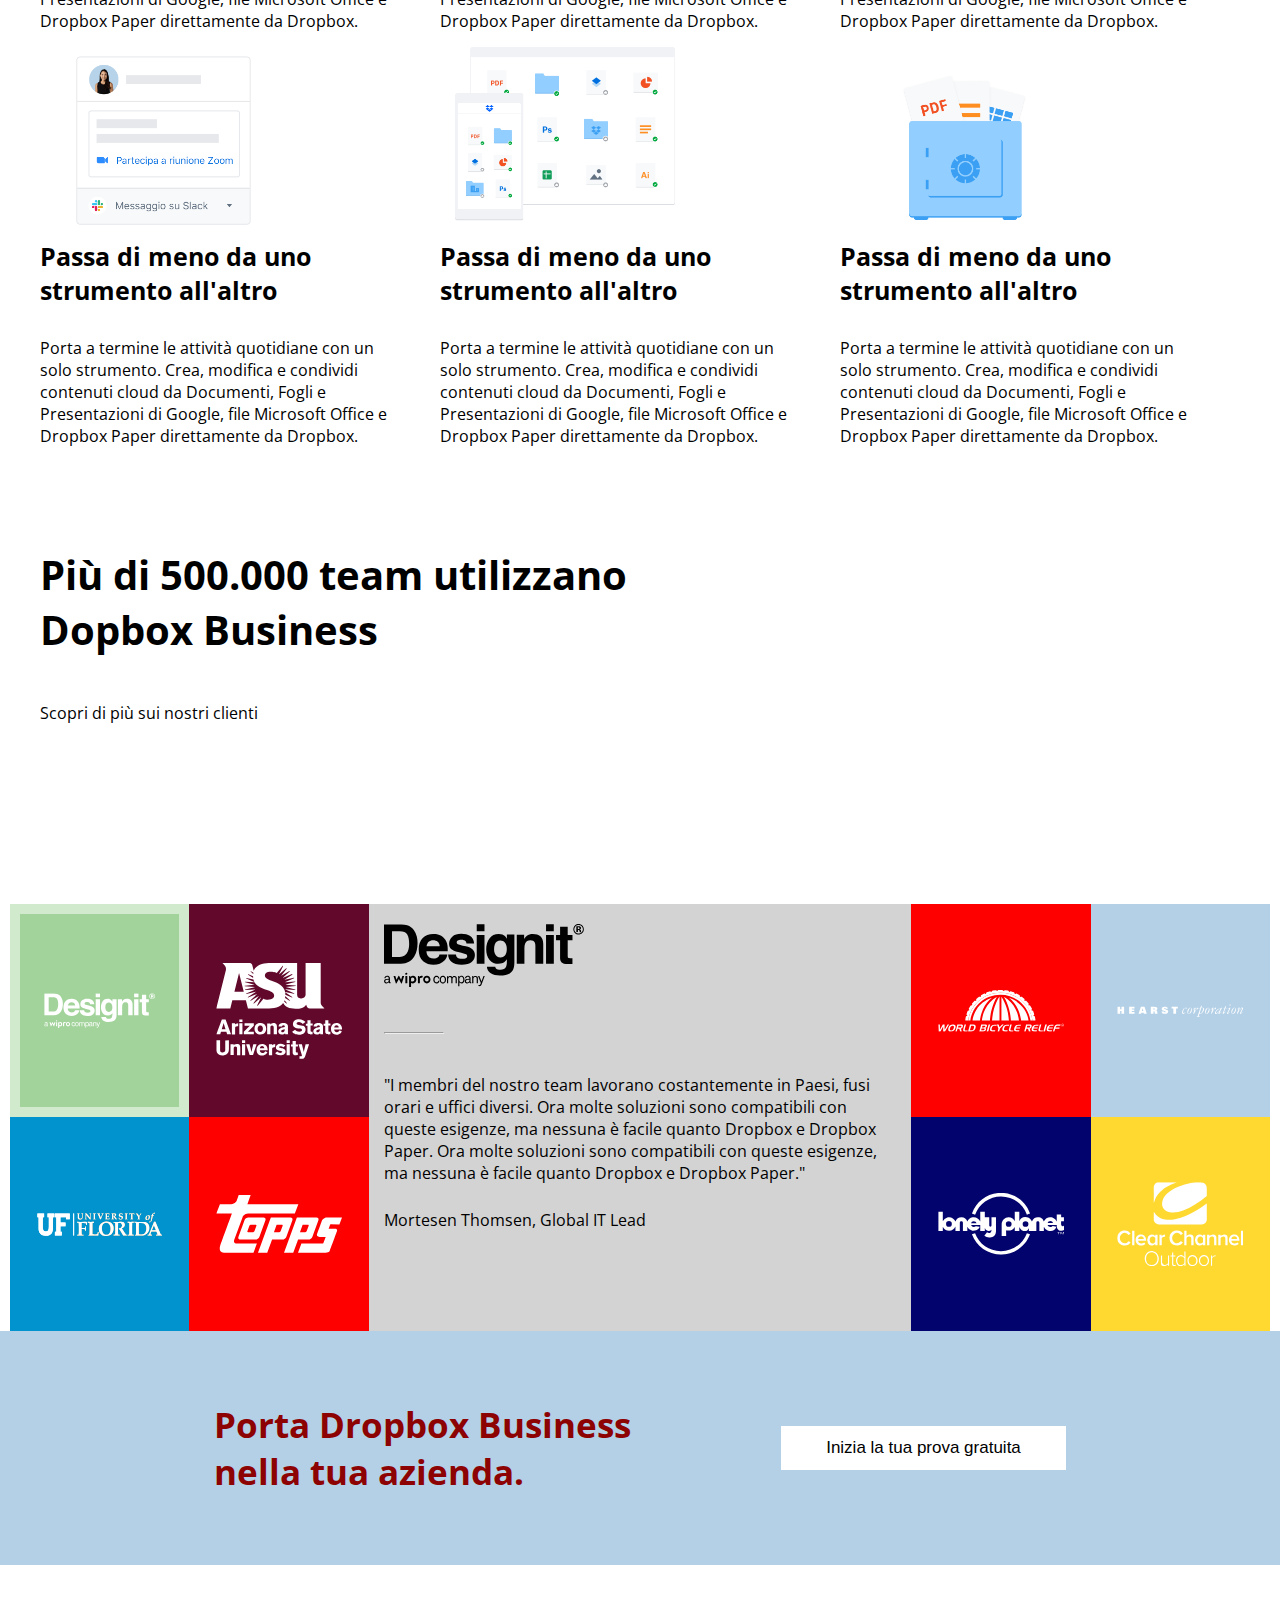
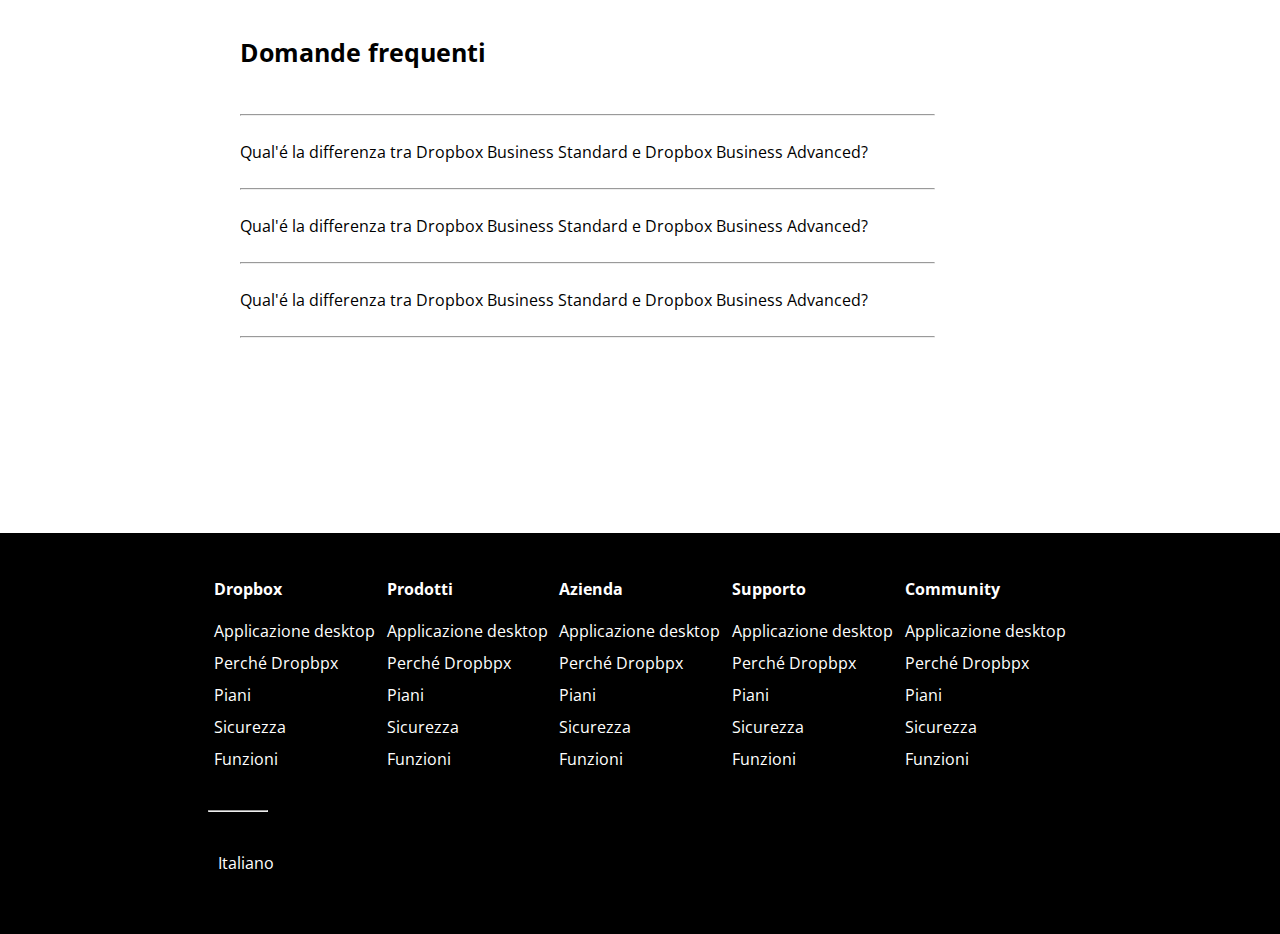
==== commit 17d29d1d: "[BONUS] Improved html & css code in bonus folder" ====
--- a/bonus/index.html
+++ b/bonus/index.html
@@ -71,10 +71,8 @@
             <div class="col-100">
                 <div class="content-full">
                     <h2 id="business">Trova il piano business che fa per te</h2>
-                    <label class="checkbox"> <input type="checkbox" checked="checked">
-                    <span class="checkmark"></span>Fatturazione mensile</label>
-                    <label class="checkbox"> <input type="checkbox">
-                    <span class="checkmark"></span>Fatturazione annuale</label>
+                    <input type="radio" checked="checked"><label for="mensile">Fatturazione mensile</label>
+                    <input type="radio" class="radio"> <label for="annuale">Fatturazione annuale</label>
                 </div>
             </div>
             <!-- DIV PRICE - SINGOLO -->
@@ -330,59 +328,61 @@
     </div>
 
     <!-- CONTAINER LOGHI -->
-    <div class="container-fluid">
-        <div class="row-fluid row-loghi">
-            <div class="col-33">
-                <div class="content-squares">
-                    <div class="square green">
-                        <img class="img-sponsor" src="./img/designit.svg" alt="designit">
-                    </div>
-                    <div class="square black-red">
-                        <img class="img-sponsor" src="./img/arizona_state_university.svg" alt="asu">
-                    </div>
-                    <div class="square light-blue">
-                        <img class="img-sponsor" src="./img/university_of_florida.svg" alt="florida">
-                    </div>
-                    <div class="square red">
-                        <img class="img-sponsor" src="./img/topps.svg" alt="topps">
-                    </div>
-                </div>
-            </div>
-            <div class="col-33 square-33">
-                <div class="content-squares">
-                    <div>
-                        <img class="img-designit" src="./img/designit.svg" alt="designit">
-                    </div>
-                    <div>
-                        <hr class="small-hr">
-                        <p>"I membri del nostro team lavorano costantemente in Paesi, fusi orari e uffici diversi. Ora molte soluzioni sono
-                            compatibili con queste esigenze, ma nessuna è facile quanto Dropbox e Dropbox Paper. Ora molte soluzioni sono
-                            compatibili con queste esigenze, ma nessuna è facile quanto Dropbox e Dropbox Paper."</p>
-                        <p class="p-mortesen">Mortesen Thomsen, Global IT Lead</p>
-                    </div>
-                </div>
-            </div>
-            <div class="col-33">
-                <div class="content-squares">
-                    <div class="square red">
-                        <img class="img-sponsor" src="./img/world_bicycle_relief.svg" alt="bicycle">
-                    </div>
-                    <div class="square celeste">
-                        <img class="img-sponsor" src="./img/hearst_corp.svg" alt="hearts">
-                    </div>
-                    <div class="square blu">
-                        <img class="img-sponsor" src="./img/lonely_planet.svg" alt="lonely">
-                    </div>
-                    <div class="square yellow">
-                        <img class="img-sponsor" src="./img/clear_channel.svg" alt="clear">
-                    </div>
-                </div>
-            </div>
-        </div>
-    </div>    
+<div class="container-fluid">
+    <div class="row-loghi">
+        <div class="col-square">
+            <div class="content-squares">
+                <div class="square green">
+                    <img class="img-sponsor" src="./img/designit.svg" alt="designit">
+                </div>
+                <div class="square black-red">
+                    <img class="img-sponsor" src="./img/arizona_state_university.svg" alt="asu">
+                </div>
+                <div class="square light-blue">
+                    <img class="img-sponsor" src="./img/university_of_florida.svg" alt="florida">
+                </div>
+                <div class="square red">
+                    <img class="img-sponsor" src="./img/topps.svg" alt="topps">
+                </div>
+            </div>
+        </div>
+        <div class="square-33">
+            <div class="content-squares">
+                <div>
+                    <img class="img-designit" src="./img/designit.svg" alt="designit">
+                </div>
+                <div>
+                    <hr class="small-hr">
+                    <p>"I membri del nostro team lavorano costantemente in Paesi, fusi orari e uffici diversi. Ora molte
+                        soluzioni sono
+                        compatibili con queste esigenze, ma nessuna è facile quanto Dropbox e Dropbox Paper. Ora molte
+                        soluzioni sono
+                        compatibili con queste esigenze, ma nessuna è facile quanto Dropbox e Dropbox Paper."</p>
+                    <p class="p-mortesen">Mortesen Thomsen, Global IT Lead</p>
+                </div>
+            </div>
+        </div>
+        <div class="col-square">
+            <div class="content-squares">
+                <div class="square red">
+                    <img class="img-sponsor" src="./img/world_bicycle_relief.svg" alt="bicycle">
+                </div>
+                <div class="square celeste">
+                    <img class="img-sponsor" src="./img/hearst_corp.svg" alt="hearts">
+                </div>
+                <div class="square blu">
+                    <img class="img-sponsor" src="./img/lonely_planet.svg" alt="lonely">
+                </div>
+                <div class="square yellow">
+                    <img class="img-sponsor" src="./img/clear_channel.svg" alt="clear">
+                </div>
+            </div>
+        </div>
+    </div>
+</div>
     <!-- DIV PROVA GRATUITA -->
     <div class="container-jumbo">
-            <div class="row-jumbo row-prova-gratuita">
+            <div class="row-jumbo">
                 <div class="col-100-prova-gratuita">
                     <div class="content-prova-gratuita">
                         <h3 class="h3-red">Porta Dropbox Business <br>nella tua azienda.</h3>
@@ -398,11 +398,20 @@
                 <div class="content-question">
                     <h3 id="support" class="h3-question">Domande frequenti</h3>
                     <hr class="hr-medium">
-                    <p>Qual'é la differenza tra Dropbox Business Standard e Dropbox Business Advanced? <i class="fa-solid fa-angle-down"></i></p>
+                    <div class="reply">
+                        <p class="show">Qual'é la differenza tra Dropbox Business Standard e Dropbox Business Advanced? <i class="fa-solid fa-angle-down"></i></p>
+                        <p class="hidden">Il piano Advanced è più conveniente per condividere senza limiti i tuoi file con il tuo team o i tuoi amici.</p>
+                    </div>
                     <hr class="hr-medium">
-                    <p>Qual'é la differenza tra Dropbox Business Standard e Dropbox Business Advanced? <i class="fa-solid fa-angle-down"></i></p>
+                    <div class="reply">
+                        <p class="show">Qual'é la differenza tra Dropbox Business Standard e Dropbox Business Advanced? <i class="fa-solid fa-angle-down"></i></p>
+                        <p class="hidden">Il piano Advanced è più conveniente per condividere senza limiti i tuoi file con il tuo team o i tuoi amici.</p>
+                    </div>
                     <hr class="hr-medium">
-                    <p>Qual'é la differenza tra Dropbox Business Standard e Dropbox Business Advanced? <i class="fa-solid fa-angle-down"></i></p>
+                    <div class="reply">
+                        <p class="show">Qual'é la differenza tra Dropbox Business Standard e Dropbox Business Advanced? <i class="fa-solid fa-angle-down"></i></p>
+                        <p class="hidden">Il piano Advanced è più conveniente per condividere senza limiti i tuoi file con il tuo team o i tuoi amici.</p>
+                    </div>
                     <hr class="hr-medium">
                 </div>
             </div>
@@ -413,7 +422,7 @@
    <!-- FOOTER -->
    <footer>
     <div class="container-jumbo container-footer">
-        <div class="row-jumbo row-footer">
+        <div class="row-jumbo">
             <!-- FOOTER LISTA -->
             <div class="col-100">
                 <div class="content-footer">
--- a/bonus/css/style.css
+++ b/bonus/css/style.css
@@ -69,7 +69,8 @@
     display: flex;
     justify-content: center;
     flex-wrap: wrap;
-    padding: 10px 250px 0 250px;
+    max-width: 900px;
+    margin: 0 auto;
 }
 
 .content-jumbo-100{
@@ -95,7 +96,7 @@
 }
 
 .img-jumbo{
-    width: 620px;
+    width: 100%;
     position: relative;
     top: 40px;
 }
@@ -127,52 +128,20 @@
     padding-bottom: 15px;
 }
 
-.checkbox input {
-    height: 0;
-    width: 0;
-}
-
-.checkbox {
-    position: relative;
-    user-select: none;
-    padding: 0 40px 0 20px;
-}
-
-.checkmark {
-    position: absolute;
-    top: 0;
-    left: 0;
-    height: 20px;
-    width: 20px;
-    border: 1px solid #c9c9c9;
-    border-radius: 50%;
-}
-
-.checkbox input:checked~.checkmark {
-    background-color: #2196F3;
-}
-
-.checkmark:after {
-    content: "";
-    position: absolute;
-    top: 22%;
-    left: 0;
-    right: 0;
-    width: 10px;
-    height: 10px;
-    margin: 0 auto;
-    border-radius: 50%;
-    background: white;
+label {
+    padding-left: 3px;
+}
+
+.radio {
+    margin-left: 10px;
 }
 
 /* DIV PRICE */
 .col-33{
     width: calc(100% / 3 - 50px);
-    margin-top: 40px;
 }
 
 .content-full{
-    height: 100px;
     padding: 50px 0 10px 0;
 }
 
@@ -223,7 +192,7 @@
 }
 
 .contattaci{
-    padding: 10px 95px 10px 95px;
+    width: 100%;
 }
 
 .small-hr {
@@ -270,11 +239,7 @@
 }
 
 .img-partner{
-    width: 650px;
-}
-
-.content-50-central{
-   padding: 70px 0 0 80px;
+    width: 100%;
 }
 
 .p-partner-operation{
@@ -305,35 +270,41 @@
 }
 
 /* CONTAINER LOGHI */
-.content-squares{
+.content-squares {
     width: 100%;
     display: flex;
     flex-wrap: wrap;
+}
+
+.row-loghi {
+    padding: 0;
+    width: 100%;
+    display: flex;
     margin-top: 50px;
 }
 
-.row-loghi{
-    padding: 0;
-}
-
-.square-33{
+.col-square {
+    width: calc(100% / 3);
+}
+
+.square-33 {
     background-color: lightgray;
-    margin-top: 90px;
-    width: calc(100% - 55%);
-    padding: 0 15px 0 15px;
-}
-
-.square{
+    width: calc(100% / 2);
+    padding: 20px 15px 0 15px;
+    overflow: scroll;
+}
+
+.square {
     width: 50%;
     height: calc(100vw / 6);
     position: relative;
 }
 
-.img-designit{
+.img-designit {
     width: 200px;
 }
 
-.img-sponsor{
+.img-sponsor {
     width: 70%;
     position: absolute;
     top: 50%;
@@ -342,7 +313,7 @@
     filter: invert(100%);
 }
 
-.green{
+.green {
     background-color: rgb(162, 211, 155);
     border: 10px solid rgb(209, 233, 205);
 }
@@ -371,17 +342,13 @@
     background-color: rgb(255, 216, 48);
 }
 
-.p-mortesen{
+.p-mortesen {
     padding-top: 25px;
 }
 
 /* DIV PROVA GRATUITA */
 .col-100-prova-gratuita{
     padding: 70px 0 70px 0;
-}
-
-.row-prova-gratuita{
-    padding: 10px 150px 0 100px;
 }
 
 .h3-red{
@@ -416,6 +383,19 @@
 
 .fa-angle-down{
     padding-left: 50px;
+}
+
+.hidden{
+    display: none;
+}
+
+.show{
+    display: block;
+}
+
+.reply:hover .hidden{
+    display: block;
+    padding-top: 25px;
 }
 
 /* FOOTER */
@@ -431,10 +411,6 @@
     width: 100%;
 }
 
-.row-footer{
-    padding: 10px 150px 0 100px;
-}
-
 .content-footer{
     display: flex;
     justify-content: space-around;
